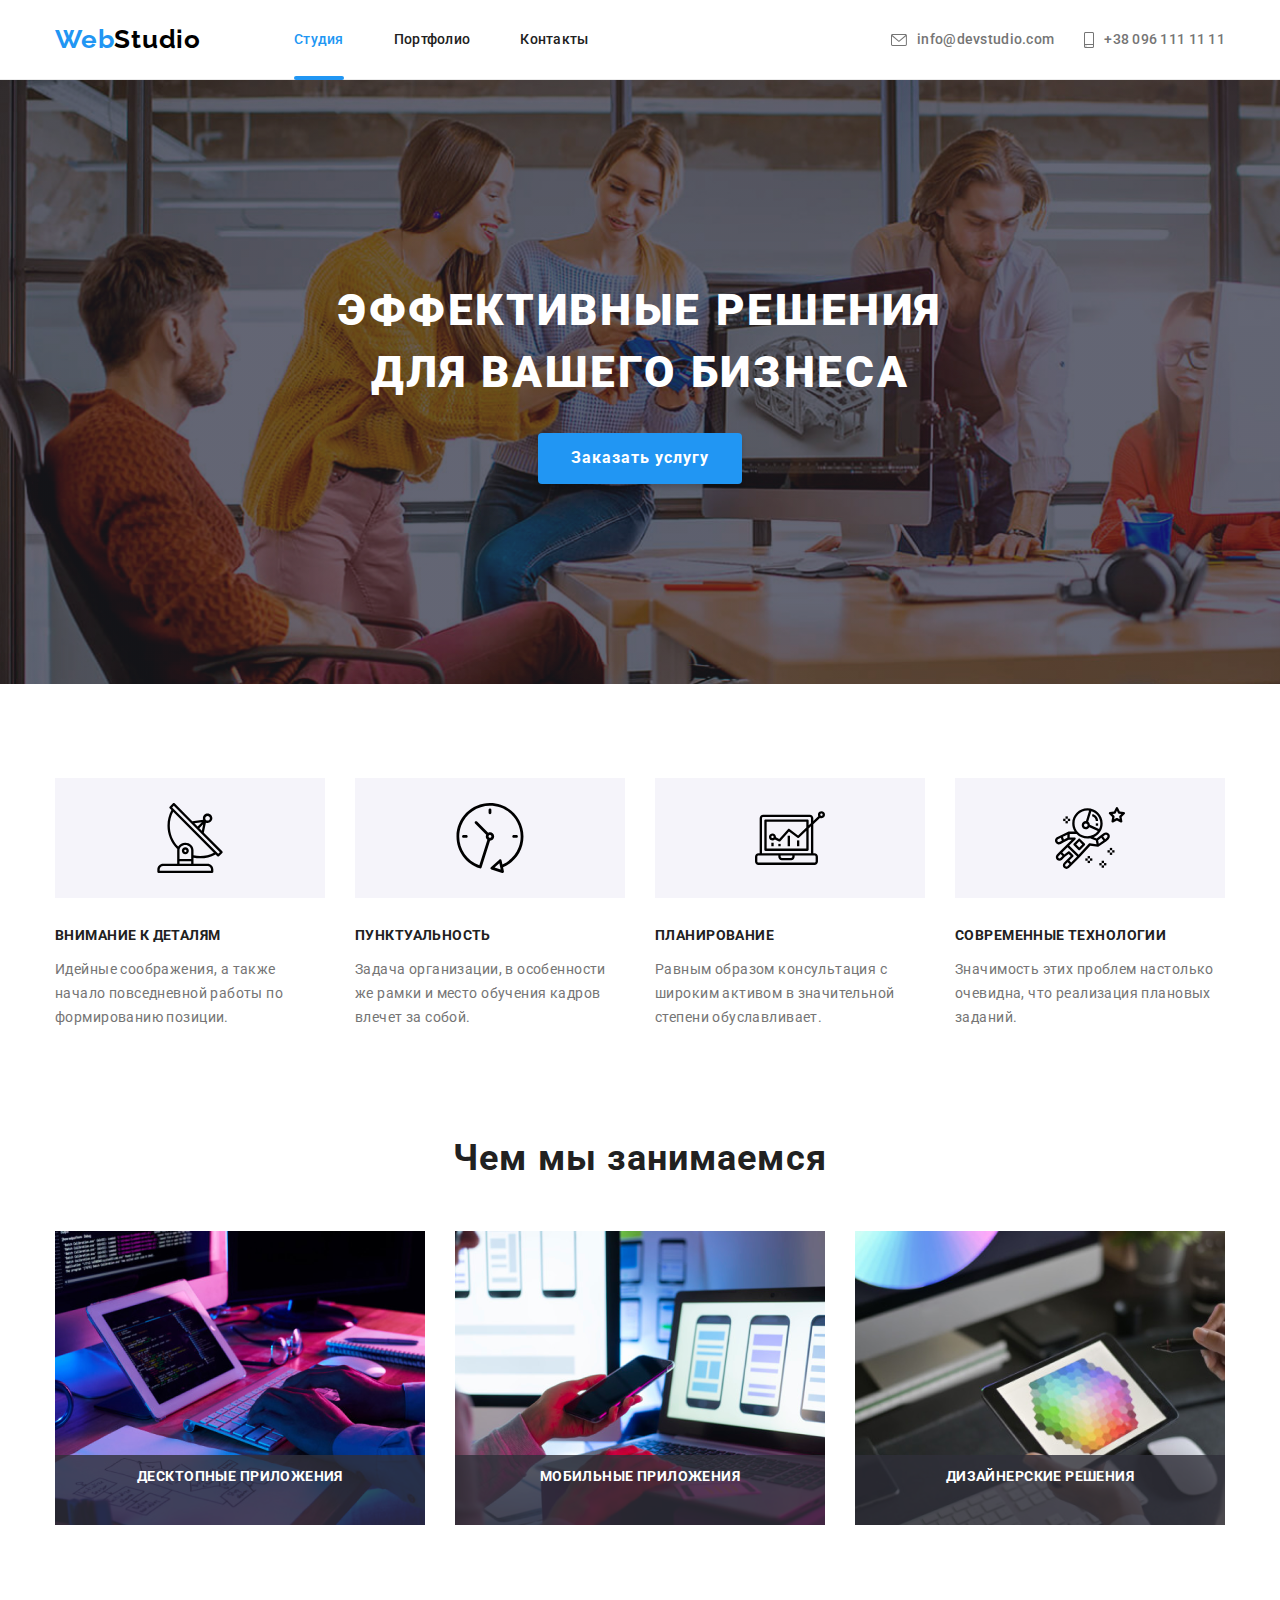
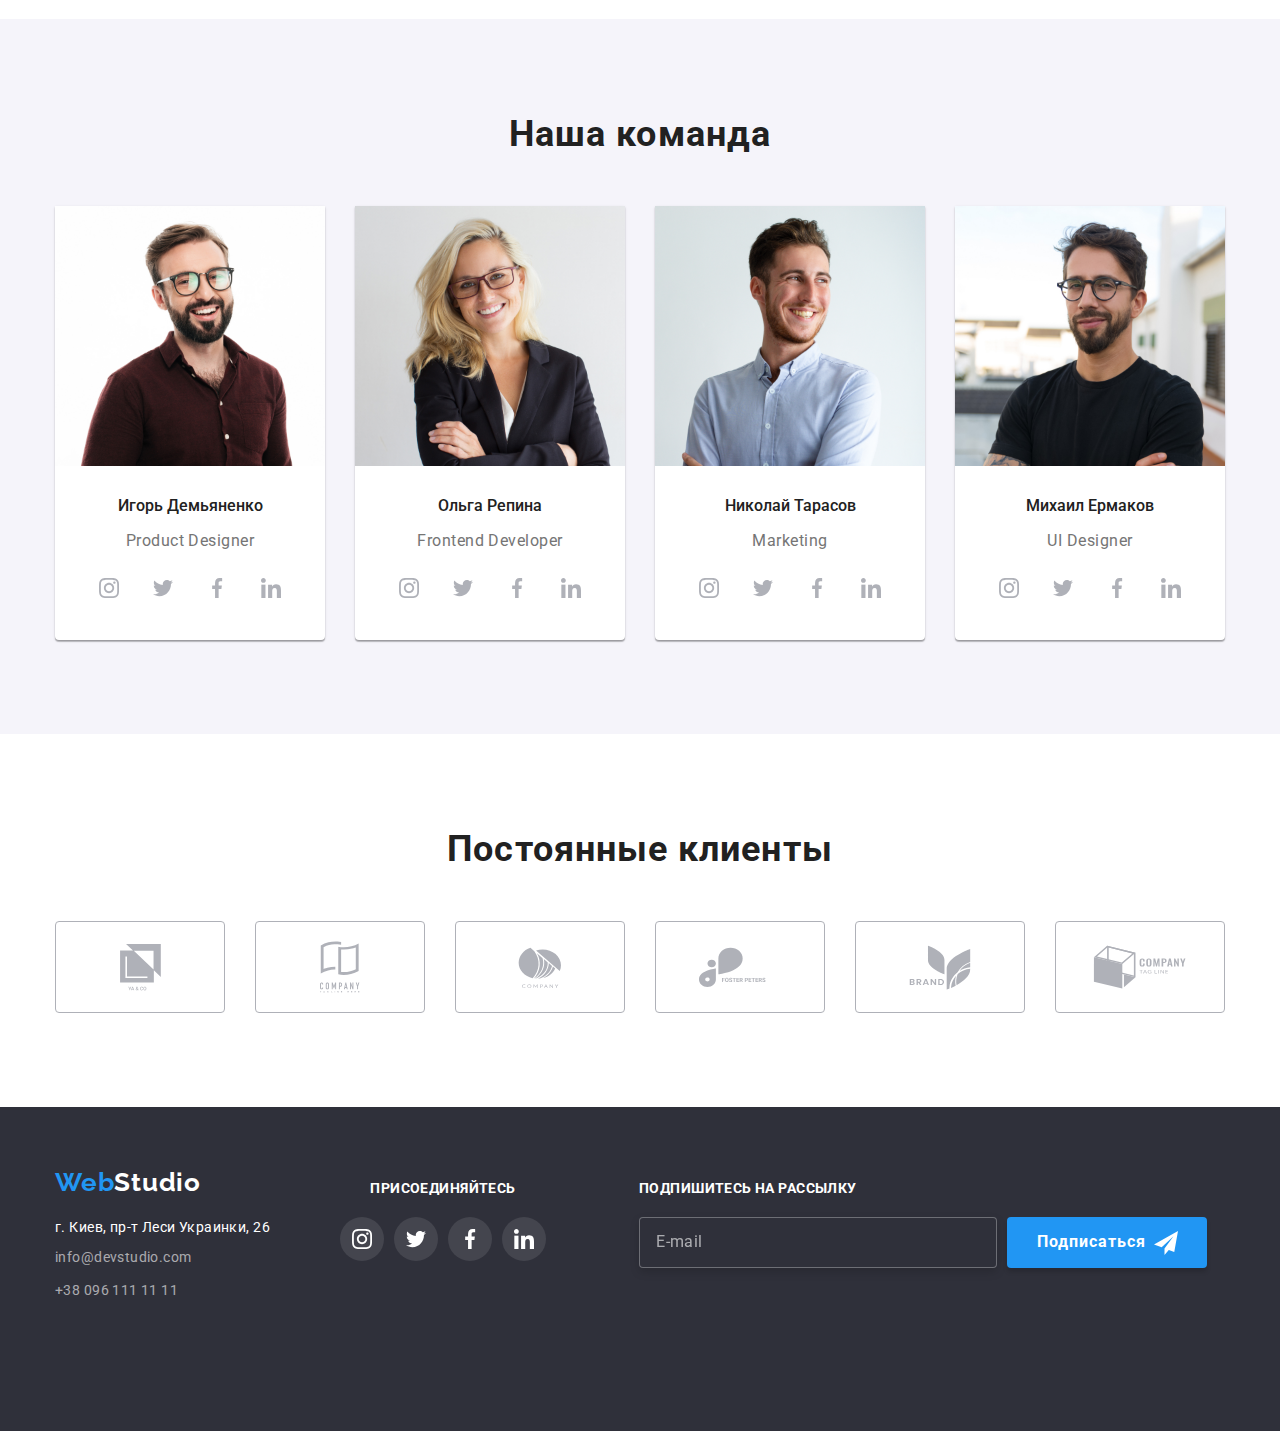
==== index.html @ 3ba3610d "Finaly" ====
<!DOCTYPE html>
<html lang="ru">

<head>
    <meta charset="UTF-8">
    <meta http-equiv="X-UA-Compatible" content="IE=edge">
    <meta name="viewport" content="width=device-width, initial-scale=1.0">
    <title>Home-work</title>

    <link rel="stylesheet"
        href="https://cdnjs.cloudflare.com/ajax/libs/modern-normalize/1.1.0/modern-normalize.min.css">

    <link rel="preconnect" href="https://fonts.googleapis.com">
    <link rel="preconnect" href="https://fonts.gstatic.com" crossorigin>
    <link
        href="https://fonts.googleapis.com/css2?family=Raleway:wght@700&family=Roboto:wght@400;500;700;900&display=swap"
        rel="stylesheet">
    <link rel="stylesheet" href="./css/main.min.css">
</head>

<body>
    <header class="page-header">

        <div class="container main-header">

            <a href="./index.html" lang="en" class="logo">
                <span class="logo-accent logo">Web</span>Studio</a>
            <button type="button" class="menu-button " aria-expanded="false" aria-label="Переключатель мобильного меню"
                data-menu-button>
                <svg class="menu-button__icon" width="40" height="40">
                    <use class="icon-menu" href="./images/sprite.svg#icon-menu_burger"></use>
                    <use class="icon-cross" href="./images/sprite.svg#icon-icon-Vector1"></use>
                </svg>
            </button>
            <div class="mobal-menu-container " data-menu>
                <ul class=" mobile-list">
                    <li class="mobile-items">
                        <a href="./index.html" class="mobile-links">Студия</a>
                    </li>
                    <li class="mobile-items">
                        <a href="./portfolio.html" class="mobile-links ">Портфолио</a>
                    </li>
                    <li class="mobile-items">
                        <a href="" class="mobile-links"> Контакты</a>
                    </li>
                </ul>

                <ul class="mobile-contact__list">
                    <li class="mobile-contact__item">
                        <a href=" tel:+380961111111" class="contact__tel">

                            +38 096 111 11 11
                        </a>
                    </li>
                    <li class="mobile-contact__item">
                        <a href="mailto:info@devstudio.com" class="contact__mail ">
                            info@devstudio.com
                        </a>

                    </li>

                </ul>
                <ul class="mobile-socials">
                    <li class="mobile-socials-item">
                        <a href="" class="mobile-socials-links">Instagram
                            <span class="mobile-element">|</span>
                        </a>
                    </li>
                    <li class="mobile-socials-item">
                        <a href="" class="mobile-socials-links">Twitter
                            <span class="mobile-element">|</span>
                        </a>
                    </li>
                    <li class="mobile-socials-item">
                        <a href="" class="mobile-socials-links">Facebook
                            <span class="mobile-element">|</span>
                        </a>
                    </li>
                    <li class="mobile-socials-item">
                        <a href="" class="mobile-socials-links">LinkedIn

                        </a>
                    </li>
                </ul>
            </div>
            <nav class="nav">
                <ul class="nav-site">
                    <li class="nav-items">
                        <a href="./index.html" class="nav-site-links current">Студия</a>
                    </li>
                    <li class="nav-items">
                        <a href="./portfolio.html" class="nav-site-links ">Портфолио</a>
                    </li>
                    <li class="nav-items">
                        <a href="" class="nav-site-links"> Контакты</a>
                    </li>
                </ul>
            </nav>

            <div class="authnav ">
                <ul class="list">
                    <li class="item ">
                        <a href="mailto:info@devstudio.com" class="contact">
                            <svg class="icon-contact envelope" width="14" height="10">
                                <use href="./images/sprite.svg#icon-envelope"></use>
                            </svg>
                            info@devstudio.com
                        </a>

                    </li>
                    <li class="item">
                        <a href="tel:+380961111111" class="contact">
                            <svg class="icon-contact smartphone" width="10" height="14">
                                <use href="./images/sprite.svg#icon-smartphone "></use>
                            </svg>
                            +38 096 111 11 11
                        </a>
                    </li>
                </ul>
            </div>





        </div>
    </header>
    <main>
        <section class="section-main">
            <h1 class="main-hidden">Эффективные решения <br> для вашего бизнеса</h1>

            <button data-modal-open type="button" class="button section-main-btn">Заказать услугу</button>

        </section>

        <div class="container">
            <section class="feature-section">
                <h2 class="visually-hidden"> Особености</h2>
                <ul class="feature-list">
                    <li class="feature-item">
                        <div class="icon-special">
                            <svg width="70" height="70">
                                <use href="./images/sprite.svg#icon-antenna"></use>
                            </svg>
                        </div>
                        <h3 class="feature-title">Внимание к деталям</h3>
                        <p class="feature-text">Идейные соображения, а также начало повседневной работы по формированию
                            позиции.</p>
                    </li>
                    <li class="feature-item">
                        <div class="icon-special">
                            <svg width="70" height="70">
                                <use href="./images/sprite.svg#icon-clock"></use>
                            </svg>
                        </div>
                        <h3 class="feature-title"> Пунктуальность</h3>
                        <p class="feature-text">Задача организации, в особенности же рамки и место обучения кадров
                            влечет за собой.</p>
                    </li>
                    <li class="feature-item">
                        <div class="icon-special">
                            <svg width="70" height="70">
                                <use href="./images/sprite.svg#icon-diagram"></use>
                            </svg>
                        </div>
                        <h3 class="feature-title">Планирование</h3>
                        <p class="feature-text">Равным образом консультация с широким активом в значительной степени
                            обуславливает.</p>
                    </li>
                    <li class="feature-item">
                        <div class="icon-special">
                            <svg width="70" height="70">
                                <use href="./images/sprite.svg#icon-astronaut"></use>
                            </svg>
                        </div>
                        <h3 class="feature-title">Современные технологии</h3>
                        <p class="feature-text">Значимость этих проблем настолько очевидна, что реализация плановых
                            заданий.</p>
                    </li>
                </ul>
            </section>

            <section class="section-decstop ">
                <h2 class="section-title">Чем мы занимаемся</h2>

                <ul class="section-list">
                    <li class="item">
                        <img src="./images/box-1.png" alt="разработка програмного обеспечения">
                        <div class="section-action">
                            <p class="text-section-action">Десктопные приложения</p>
                        </div>

                    </li>
                    <li class="item">
                        <img src="./images/box-2.png" alt="тестирование мобильного приложения">
                        <div class="section-action">
                            <p class="text-section-action">Мобильные приложения</p>
                        </div>
                    </li>
                    <li class="item">
                        <img src="./images/img.png" alt="работа с палитрой цветов">
                        <div class="section-action">
                            <p class="text-section-action">Дизайнерские решения</p>
                        </div>
                    </li>
                </ul>

            </section>
        </div>
        <section class="team">
            <div class="container">
                <h2 class="section-title">Наша команда</h2>
                <ul class="team-list">
                    <li class="item team-card">

                        <img srcset="
                        ./images/img-1-320 320w  
                        ./images/img-1-640 640w" src="./images/img1-320.jpg" alt="Product Designer">
                        <h3 class="team-title">Игорь Демьяненко</h3>
                        <p lang="en" class="team-position">Product Designer</p>
                        <ul class="socials">
                            <li class="item socials-item">
                                <a href="" class="socials-link " aria-label="Instagram">
                                    <svg class="socials-icon" width="20" height="20">
                                        <use href="./images//sprite.svg#icon-instagram"></use>
                                    </svg>
                                </a>

                            </li>
                            <li class="item socials-item">
                                <a href="" class="socials-link" aria-label="Twitter">
                                    <svg class="socials-icon" width="20" height="20">
                                        <use href="./images/sprite.svg#icon-twitter"></use>
                                    </svg>
                                </a>

                            </li>

                            <li class="item socials-item">
                                <a href="" class="socials-link" aria-label="Facebook">
                                    <svg class="socials-icon" width="20" height="20">
                                        <use href="./images/sprite.svg#icon-facebook"></use>
                                    </svg>
                                </a>

                            </li>
                            <li class="item socials-item">
                                <a href="" class="socials-link" aria-label="Linkedin">
                                    <svg class="socials-icon" width="20" height="20">
                                        <use href="./images/sprite.svg#icon-linkedin"></use>
                                    </svg>
                                </a>

                            </li>
                        </ul>


                    </li>
                    <li class="item team-card">

                        <img srcset="./images/img-2-320 320w ./images/img-2-640 640w" src="./images/img-2-320.jpg"
                            alt="Frontend Developer">
                        <h3 class="team-title">Ольга Репина</h3>
                        <p lang="en" class="team-position">Frontend Developer</p>
                        <ul class="socials">
                            <li class="item socials-item">
                                <a href="" class="socials-link  " aria-label="Istagram">
                                    <svg class="socials-icon" width="20" height="20">
                                        <use href="./images//sprite.svg#icon-instagram"></use>
                                    </svg>
                                </a>

                            </li>
                            <li class="item socials-item">
                                <a href="" class="socials-link" aria-label="Twitter">
                                    <svg class="socials-icon" width="20" height="20">
                                        <use href="./images/sprite.svg#icon-twitter"></use>
                                    </svg>
                                </a>

                            </li>

                            <li class="item socials-item">
                                <a href="" class="socials-link" aria-label="Facebook">
                                    <svg class="socials-icon" width="20" height="20">
                                        <use href="./images/sprite.svg#icon-facebook"></use>
                                    </svg>
                                </a>

                            </li>
                            <li class="item socials-item">
                                <a href="" class="socials-link" aria-label="Linkedin">
                                    <svg class="socials-icon" width="20" height="20">
                                        <use href="./images/sprite.svg#icon-linkedin"></use>
                                    </svg>
                                </a>

                            </li>
                        </ul>

                    </li>
                    <li class="item team-card">

                        <img srcset="./images/img-3-320 320w ./images/img-3-640 640w" src="./images/img-3-320.jpg"
                            alt="Marketing">
                        <h3 class="team-title">Николай Тарасов</h3>
                        <p lang="en" class="team-position">Marketing</p>
                        <ul class="socials">
                            <li class="item socials-item">
                                <a href="" class="socials-link  " aria-label="Istagram">
                                    <svg class="socials-icon" width="20" height="20">
                                        <use href="./images//sprite.svg#icon-instagram"></use>
                                    </svg>
                                </a>

                            </li>
                            <li class="item socials-item">
                                <a href="" class="socials-link" aria-label="Twitter">
                                    <svg class="socials-icon" width="20" height="20">
                                        <use href="./images/sprite.svg#icon-twitter"></use>
                                    </svg>
                                </a>

                            </li>

                            <li class="item socials-item">
                                <a href="" class="socials-link" aria-label="Facebook">
                                    <svg class="socials-icon" width="20" height="20">
                                        <use href="./images/sprite.svg#icon-facebook"></use>
                                    </svg>
                                </a>

                            </li>
                            <li class="item socials-item">
                                <a href="" class="socials-link" aria-label="Linkedin">
                                    <svg class="socials-icon" width="20" height="20">
                                        <use href="./images/sprite.svg#icon-linkedin"></use>
                                    </svg>
                                </a>

                            </li>
                        </ul>

                    </li>
                    <li class="item team-card">

                        <img srcset="./images/img-4-320 320w ./images/img-4-640 640w" src="./images/img-4-320.jpg"
                            alt="UI Designer">
                        <h3 class="team-title">Михаил Ермаков</h3>
                        <p lang="en" class="team-position">UI Designer</p>
                        <ul class="socials">
                            <li class="item socials-item">
                                <a href="" class="socials-link  " aria-label="Istagram">
                                    <svg class="socials-icon" width="20" height="20">
                                        <use href="./images//sprite.svg#icon-instagram"></use>
                                    </svg>
                                </a>

                            </li>
                            <li class="item socials-item">
                                <a href="" class="socials-link" aria-label="Twitter">
                                    <svg class="socials-icon" width="20" height="20">
                                        <use href="./images/sprite.svg#icon-twitter"></use>
                                    </svg>
                                </a>

                            </li>

                            <li class="item socials-item">
                                <a href="" class="socials-link" aria-label="Facebook">
                                    <svg class="socials-icon" width="20" height="20">
                                        <use href="./images/sprite.svg#icon-facebook"></use>
                                    </svg>
                                </a>

                            </li>
                            <li class="item socials-item">
                                <a href="" class="socials-link" aria-label="Linkedin">
                                    <svg class="socials-icon" width="20" height="20">
                                        <use href="./images/sprite.svg#icon-linkedin"></use>
                                    </svg>
                                </a>

                            </li>
                        </ul>

                    </li>
                </ul>
            </div>
        </section>
        <section class="clients">
            <div class="container">
                <h2 class="section-title">Постоянные клиенты</h2>
                <ul class="client-list">
                    <li class="item client-item">
                        <a href="" class="client-link" aria-label="clients-1">
                            <svg class="client-icon" width="41" height="46.7">
                                <use href="./images/sprite.svg#icon-logo-client-1"></use>
                            </svg>
                        </a>

                    </li>
                    <li class="item client-item">
                        <a href="" class=" client-link" aria-label="clients-2">
                            <svg class="client-icon" width="40" height="52">
                                <use href="./images/sprite.svg#icon-logo-client-2"></use>
                            </svg>
                        </a>
                    </li>
                    <li class="item client-item">
                        <a href="" class=" client-link" aria-label="clients-3">
                            <svg class="client-icon" width="43.46" height="41.18">
                                <use href="./images/sprite.svg#icon-logo-client-3"></use>
                            </svg>
                        </a>
                    </li>
                    <li class="item client-item">
                        <a href="" class="client-link" aria-label="clients-4">
                            <svg class="client-icon" width="84.44" height="40.62">
                                <use href="./images/sprite.svg#icon-logo-client-4"></use>
                            </svg>
                        </a>
                    </li>
                    <li class="item client-item">
                        <a href="" class=" client-link" aria-label="clients-5">
                            <svg class="client-icon" width="62.54" height="45.43">
                                <use href="./images/sprite.svg#icon-logo-client-5"></use>
                            </svg>
                        </a>
                    </li>
                    <li class="item client-item">
                        <a href="" class=" client-link" aria-label="clients-6">
                            <svg class="client-icon" width="93.79" height="43.93">
                                <use href="./images/sprite.svg#icon-logo-client-6"></use>
                            </svg>
                        </a>
                    </li>
                </ul>


            </div>
        </section>
    </main>

    <footer class="footer">
        <div class="container footer-container">
            <div class="container-contact">
                <div class="footer-contact">
                    <a href="./index.html" lang="en" class=" logo logo-footer">
                        <span class="logo-accent"> Web</span>Studio</a>
                    <address>
                        <ul class="footer-address">
                            <li class="item">
                                <a href="https://goo.gl/maps/nyPYJPcb9TjnB5SG6" target="_blank" rel="noreferrer"
                                    class="adrs"> г. Киев, пр-т Леси Украинки, 26</a>
                            </li>
                            <li class="item">
                                <a href="mailto:info@devstudio.com" class="footer-contacts">info@devstudio.com</a>
                            </li>
                            <li class="item">
                                <a href="tel:+380961111111" class="footer-contacts">+38 096 111 11 11</a>
                            </li>
                        </ul>
                    </address>
                </div>
                <div class="footer-socials">
                    <p class="footer-text">ПРИСОЕДИНЯЙТЕСЬ</p>
                    <ul class="footer-social">
                        <li class="item">
                            <a href="#" class=" footer-social-links " aria-label="Istagram">
                                <svg class="footer-social-icon" width="20" height="20">
                                    <use href="./images/sprite.svg#icon-instagram"></use>
                                </svg>
                            </a>
                        </li>
                        <li class="item">
                            <a href="#" class="footer-social-links" aria-label="Twitter">
                                <svg class="footer-social-icon" width="20" height="20">
                                    <use href="./images/sprite.svg#icon-twitter"></use>
                                </svg width="20" height="20">
                            </a>
                        </li>
                        <li class="item">
                            <a href="#" class="footer-social-links" aria-label="Facebook">
                                <svg class="footer-social-icon" width="20" height="20">
                                    <use href="./images/sprite.svg#icon-facebook"></use>
                                </svg>
                            </a>
                        </li>
                        <li class="item">
                            <a href="#" class="footer-social-links " aria-label="Linkedin">
                                <svg class="footer-social-icon" width="20" height="20">
                                    <use href="./images/sprite.svg#icon-linkedin"></use>
                                </svg>
                            </a>
                        </li>
                    </ul>
                </div>
            </div>

            <form class="js-speaker-form">
                <p class="footer-text">ПОДПИШИТЕСЬ НА РАССЫЛКУ</p>
                <div class="footer-form">
                    <input class="footer-input" type="email" name="email" placeholder="E-mail">
                    <button type="submit" class=" button footer-button">Подписаться
                        <svg class="footer-telegram" width="24" height="24">
                            <use href="./images/sprite.svg#icon-telegram"></use>
                        </svg>
                    </button>
                </div>
            </form>
        </div>

    </footer>


    <div class="backdrop is-hidden" data-modal>
        <div class="modal">

            <button type="button" class="modal-btn-close" data-modal-close>
                <svg class="icon-Vector" width="11" height="11">
                    <use href="./images/sprite.svg#icon-Vector-modal"></use>
                </svg>
            </button>
            <form class="modal-form js-speaker-form ">
                <b class="modal-title">Оставьте свои данные, мы вам перезвоним</b>
                <label class="modal-field">
                    <span class="modal-label">Имя</span>
                    <input type="text" name="name" class="modal-input modal-text" />
                    <svg class="modal-icon" width="18" height="18">
                        <use href="./images/sprite.svg#icon-name"></use>
                    </svg>
                </label>
                <label class="modal-field">
                    <span class="modal-label">Телефон</span>
                    <input type="tel" name="tel" class="modal-input modal-text" />
                    <svg class="modal-icon" width="18" height="18">
                        <use href="./images/sprite.svg#icon-telephon"></use>
                    </svg>
                </label>
                <label class="modal-field">
                    <span class="modal-label">Почта</span>
                    <input type="email" name="email" class="modal-input modal-text" />
                    <svg class="modal-icon" width="18" height="18">
                        <use href="./images/sprite.svg#icon-mail"></use>
                    </svg>
                </label>
                <label class="modal-field">
                    <span class="modal-label">Комментарий</span>
                    <textarea class="modal-textarea modal-text" name="coment" rows="5"
                        placeholder="Введите текст"></textarea>
                </label>

                <label class="form-checkbox">
                    <input type="checkbox" name="policy" class="visually-hidden modal-checkbox" />
                    <span class="checkbox-icon"></span>
                    <span class="checkbox-label">Соглашаюсь с рассылкой и принимаю</span>

                    <a href="" class="policy-link"> Условия договора</a>
                </label>


                <button type="submit" class="button modal-button">Отправить</button>

            </form>

        </div>
    </div>
    <script src="./js/modal.js"></script>
    <script src="./js/mobail-menu.js"></script>
</body>

</html>
---- css/main.min.css ----
body{color:#757575;font-family:"Roboto";padding-top:60px}@media screen and (min-width: 768px){body{padding-top:80px}}img{max-width:100%;display:block;height:auto}.footer-social-links,.footer-contacts,.adrs,.logo-footer,.portfolio-link,.client-link,.socials-link,.contact,.nav-site-links,.logo,.mobile-socials-links,.contact__tel,.contact__mail,.mobile-links{text-decoration:none}h1,h2,h3,h4,h5,h6{padding:0;margin:0}.footer-social,.footer-address,.portfolio,.button-list,.client-list,.socials,.team-list,.section-list,.feature-list,.authnav .list,.nav-site,.mobile-socials,.mobile-contact__list,.mobile-list{list-style:none;padding:0;margin:0}.section-title{margin-bottom:30px;font-weight:700;font-size:36px;line-height:1.2;text-align:center;letter-spacing:.03em;color:#212121}@media screen and (min-width: 1200px){.section-title{margin-bottom:50px}}@media screen and (max-width: 767px){.section-title{font-size:28px;line-height:1.17}}.visually-hidden{position:absolute;width:1px;height:1px;margin:-1px;border:0;padding:0;white-space:nowrap;-webkit-clip-path:inset(100%);clip-path:inset(100%);clip:rect(0 0 0 0);overflow:hidden}.button{min-width:200px;font-weight:700;font-size:16px;line-height:1.8;text-align:center;letter-spacing:.06em;color:#fff;background:#2196f3;-webkit-box-shadow:0px 4px 4px rgba(0,0,0,.15);box-shadow:0px 4px 4px rgba(0,0,0,.15);border-radius:4px;border:1px solid rgba(0,0,0,0);cursor:pointer;-webkit-transition:background 250ms cubic-bezier(0.4, 0, 0.2, 1),-webkit-box-shadow 250ms cubic-bezier(0.4, 0, 0.2, 1);transition:background 250ms cubic-bezier(0.4, 0, 0.2, 1),-webkit-box-shadow 250ms cubic-bezier(0.4, 0, 0.2, 1);transition:background 250ms cubic-bezier(0.4, 0, 0.2, 1),box-shadow 250ms cubic-bezier(0.4, 0, 0.2, 1);transition:background 250ms cubic-bezier(0.4, 0, 0.2, 1),box-shadow 250ms cubic-bezier(0.4, 0, 0.2, 1),-webkit-box-shadow 250ms cubic-bezier(0.4, 0, 0.2, 1)}.mobal-menu-container{display:none;position:absolute;z-index:4;top:0;left:0;width:100vh;height:100vh;overflow-x:scroll;padding-top:48px;padding-left:40px;padding-right:15px;background-color:#fff}@media screen and (max-width: 430px){.mobal-menu-container{padding-left:15px}}.mobal-menu-container.is-open{display:block}.menu-button{position:relative;z-index:10;display:-webkit-box;display:-ms-flexbox;display:flex;-webkit-box-pack:center;-ms-flex-pack:center;justify-content:center;-webkit-box-align:center;-ms-flex-align:center;align-items:center;margin:0;padding:10px 0;border:none;background-color:rgba(0,0,0,0)}@media screen and (min-width: 768px){.menu-button{display:none}}.menu-button.is-open .menu-button__icon .icon-cross{opacity:1;fill:#000}.menu-button.is-open .menu-button__icon .icon-cross:hover,.menu-button.is-open .menu-button__icon .icon-cross:focus{fill:#2196f3}.menu-button.is-open .menu-button__icon .icon-menu{opacity:0}.menu-button__icon .icon-cross{opacity:0}.menu-button__icon .icon-menu{fill:#000}.menu-button__icon .icon-menu:hover,.menu-button__icon .icon-menu:focus{fill:#2196f3}.mobile-list{margin-bottom:302px}.mobile-items{margin-bottom:32px}.mobile-items:last-child{margin-bottom:0}.mobile-links{font-weight:500;font-size:40px;line-height:1.17;letter-spacing:.02em;color:#212121}.mobile-links:hover,.mobile-links:focus{color:#2196f3}.mobile-contact__list{margin-bottom:64px}.mobile-contact__item{margin-bottom:32px}.contact__mail{font-weight:500;font-size:24px;line-height:1.16;letter-spacing:.02em;color:#757575}.contact__tel{font-weight:500;font-size:34px;line-height:1.17;letter-spacing:.02em;color:#2196f3}@media screen and (max-width: 355px){.contact__tel{font-size:25px}}.mobile-socials{display:-webkit-box;display:-ms-flexbox;display:flex;margin-bottom:48px}.mobile-element{display:inline-block;margin-left:10px;margin-right:10px;color:rgba(33,33,33,.2)}.mobile-socials-links{font-weight:500;line-height:1.22;letter-spacing:.02em;color:#2196f3}@media screen and (max-width: 430px){.mobile-socials-links{font-size:13px}}.page-header{position:fixed;width:100%;z-index:3;top:0;left:0;border-bottom:1px solid #ececec;background-color:#fff;height:60px}@media screen and (min-width: 768px){.page-header{height:80px}}.container{max-width:1200px;margin:0 auto;padding:0 15px}.main-header{display:-webkit-box;display:-ms-flexbox;display:flex;-webkit-box-align:center;-ms-flex-align:center;align-items:center}@media screen and (max-width: 767px){.main-header{-webkit-box-pack:justify;-ms-flex-pack:justify;justify-content:space-between}}.logo{font-family:"Raleway";font-weight:700;font-size:24px;line-height:1.16;letter-spacing:.03em;color:#000}.logo-accent{color:#2196f3}@media screen and (min-width: 1200px){.logo{font-size:26px;line-height:1.2}}@media screen and (max-width: 767px){.nav{display:none}}@media screen and (min-width: 768px){.nav{padding:0;display:-webkit-box;display:-ms-flexbox;display:flex;-webkit-box-align:center;-ms-flex-align:center;align-items:center}}.nav-site{margin-left:88px;display:-webkit-box;display:-ms-flexbox;display:flex;-webkit-box-align:center;-ms-flex-align:center;align-items:center}@media screen and (min-width: 1200px){.nav-site{margin-left:93px}}.nav-items{display:inline-block;margin-right:50px;text-align:center}.nav-items:last-child{margin-right:0}.nav-site-links{display:block;padding-top:32px;padding-bottom:32px;color:#212121;font-weight:500;font-size:14px;line-height:1.14;letter-spacing:.02em;-webkit-transition:color 250ms cubic-bezier(0.4, 0, 0.2, 1);transition:color 250ms cubic-bezier(0.4, 0, 0.2, 1)}.nav-site-links:hover,.nav-site-links:focus{color:#2196f3}.current{position:relative;color:#2196f3}.current::after{position:absolute;bottom:0;left:0;content:"";display:block;width:100%;height:4px;background-color:#2196f3;border-radius:2px}.authnav{margin-left:auto}@media screen and (max-width: 767px){.authnav{display:none}}.authnav .list{display:-webkit-box;display:-ms-flexbox;display:flex}@media screen and (min-width: 768px){.authnav .list{-webkit-box-orient:vertical;-webkit-box-direction:normal;-ms-flex-direction:column;flex-direction:column}}@media screen and (min-width: 1200px){.authnav .list{-webkit-box-orient:horizontal;-webkit-box-direction:normal;-ms-flex-direction:row;flex-direction:row;-webkit-box-align:center;-ms-flex-align:center;align-items:center}}@media screen and (min-width: 768px)and (max-width: 1199px){.authnav .item:not(:last-child){margin-bottom:10px}}@media screen and (min-width: 1200px){.authnav .item:not(:last-child){margin-right:30px}}.contact{display:-webkit-box;display:-ms-flexbox;display:flex;-webkit-box-align:center;-ms-flex-align:center;align-items:center;font-weight:500;font-size:14px;line-height:1.14;letter-spacing:.02em;color:#757575;-webkit-transition:color 250ms cubic-bezier(0.4, 0, 0.2, 1);transition:color 250ms cubic-bezier(0.4, 0, 0.2, 1)}.contact:hover,.contact:focus{color:#2196f3}@media screen and (max-width: 1200px){.contact{font-size:12px;line-height:1.16}}.icon-contact{fill:currentColor;margin-right:10px;-webkit-transition:fill 250ms cubic-bezier(0.4, 0, 0.2, 1);transition:fill 250ms cubic-bezier(0.4, 0, 0.2, 1)}.icon-contact:hover,.icon-contact:focus{fill:currentColor}@media screen and (min-width: 1200px){.envelope{width:16px;height:12px}}@media screen and (min-width: 1200px){.smartphone{width:10px;height:16px}}.section-main{padding-top:118px;background-color:#2f303a;background-image:-webkit-gradient(linear, left top, left bottom, from(rgba(47, 48, 58, 0.4)), to(rgba(47, 48, 58, 0.4))),url(../images/background.jpg);background-image:linear-gradient(rgba(47, 48, 58, 0.4), rgba(47, 48, 58, 0.4)),url(../images/background.jpg);background-repeat:no-repeat;background-size:cover;text-align:center}@media screen and (min-width: 1200px){.section-main{max-width:1600px;padding-top:200px}}.main-hidden{margin-top:0;margin-bottom:30px;font-weight:900;font-size:26px;line-height:1.62;text-align:center;letter-spacing:.06em;text-transform:uppercase;color:#fff}@media screen and (min-width: 1200px){.main-hidden{font-size:44px;line-height:1.4}}.section-main-btn{display:inline-block;padding:10px 32px;margin-bottom:118px}@media screen and (min-width: 1200px){.section-main-btn{margin-bottom:200px}}.section-main-btn:focus{background:#188ce8;-webkit-box-shadow:0px 4px 4px rgba(0,0,0,.15);box-shadow:0px 4px 4px rgba(0,0,0,.15)}.feature-section{padding-top:60px;margin-bottom:30px}@media screen and (min-width: 1200px){.feature-section{padding-top:94px}}@media screen and (min-width: 1200px){.feature-section{margin-bottom:94px}}@media screen and (min-width: 768px){.feature-list{display:-webkit-box;display:-ms-flexbox;display:flex;-ms-flex-wrap:wrap;flex-wrap:wrap}}.feature-item{display:inline-block}@media screen and (min-width: 768px){.feature-item{-ms-flex-preferred-size:calc((100% - 60px)/2);flex-basis:calc((100% - 60px)/2);margin-right:30px}}@media screen and (max-width: 1199px){.feature-item:nth-child(2n){margin-right:0}}@media screen and (min-width: 1200px){.feature-item{-ms-flex-preferred-size:calc((100% - 120px)/4);flex-basis:calc((100% - 120px)/4)}}@media screen and (max-width: 1199px){.feature-item{margin-bottom:30px}}@media screen and (min-width: 1200px){.feature-item:last-child{margin-right:0}}.icon-special{height:120px;display:-webkit-box;display:-ms-flexbox;display:flex;-webkit-box-pack:center;-ms-flex-pack:center;justify-content:center;-webkit-box-align:center;-ms-flex-align:center;align-items:center;margin-bottom:30px;background-color:#f5f4fa}@media screen and (min-width: 768px){.icon-special{min-width:354px}}@media screen and (min-width: 1200px){.icon-special{min-width:270px}}.feature-title{font-weight:700;font-size:14px;line-height:1.14;text-transform:uppercase;letter-spacing:.03em;color:#212121}@media screen and (max-width: 767px){.feature-title{text-align:center}}.feature-text{font-size:14px;line-height:1.7;letter-spacing:.03em;color:#757575}.section-decstop{display:none}@media screen and (min-width: 1200px){.section-decstop{display:block}}.section-list{display:-webkit-box;display:-ms-flexbox;display:flex;margin-bottom:94px}.section-list .item{position:relative;-ms-flex-preferred-size:calc((100% - 60px)/3);flex-basis:calc((100% - 60px)/3);margin-right:30px;display:inline-block}.section-list .item:nth-child(3n){margin-right:0}.section-action{position:absolute;bottom:0;right:0;width:100%;height:70px;background:rgba(47,48,58,.8)}.text-section-action{font-weight:700;font-size:14px;line-height:1.14;text-align:center;letter-spacing:.03em;text-transform:uppercase;color:#fff}.team{background-color:#f5f4fa;padding:60px 0}@media screen and (min-width: 1200px){.team{padding:94px 0}}@media screen and (min-width: 768px){.team-list{display:-webkit-box;display:-ms-flexbox;display:flex;-ms-flex-wrap:wrap;flex-wrap:wrap}}.team-list .team-card{display:inline-block;text-align:center;display:inline-block;background-color:#fff;-webkit-box-shadow:0px 1px 3px rgba(0,0,0,.12),0px 1px 1px rgba(0,0,0,.14),0px 2px 1px rgba(0,0,0,.2);box-shadow:0px 1px 3px rgba(0,0,0,.12),0px 1px 1px rgba(0,0,0,.14),0px 2px 1px rgba(0,0,0,.2);border-radius:0px 0px 4px 4px}@media screen and (min-width: 768px){.team-list .team-card{min-width:354px;width:calc((100% - 60px)/2);margin-right:30px}}@media screen and (max-width: 1199px){.team-list .team-card{margin-bottom:30px}}@media screen and (min-width: 1200px){.team-list .team-card{min-width:270px;width:calc((100% - 90px)/4)}}@media screen and (min-width: 768px)and (max-width: 1199px){.team-list .team-card:nth-child(2n){margin-right:0}}@media screen and (min-width: 1200px){.team-list .team-card:nth-child(4n){margin-right:0}}.team-title{margin-top:30px;font-weight:500;font-size:16px;line-height:1.2;color:#212121}.team-position{margin-bottom:16px;font-size:16px;line-height:1.2;letter-spacing:.03em;color:#757575}.socials{display:-webkit-box;display:-ms-flexbox;display:flex;-webkit-box-pack:center;-ms-flex-pack:center;justify-content:center;-webkit-box-align:center;-ms-flex-align:center;align-items:center;margin-bottom:24px}@media screen and (min-width: 1200px){.socials{margin-bottom:30px}}.socials-item:not(:last-child){margin-right:10px}.socials-link{display:-webkit-box;display:-ms-flexbox;display:flex;-webkit-box-pack:center;-ms-flex-pack:center;justify-content:center;-webkit-box-align:center;-ms-flex-align:center;align-items:center;width:44px;height:44px;-webkit-transition:background-color 250ms cubic-bezier(0.4, 0, 0.2, 1),border-radius 250ms cubic-bezier(0.4, 0, 0.2, 1);transition:background-color 250ms cubic-bezier(0.4, 0, 0.2, 1),border-radius 250ms cubic-bezier(0.4, 0, 0.2, 1)}.socials-link:hover,.socials-link:focus{background-color:#2196f3;border-radius:50%}.socials-link:hover .socials-icon,.socials-link:focus .socials-icon{fill:#fff}.socials-icon{fill:#afb1b8;-webkit-transition:fill 250ms cubic-bezier(0.4, 0, 0.2, 1);transition:fill 250ms cubic-bezier(0.4, 0, 0.2, 1)}.clients{padding-top:60px;padding-bottom:30px}@media screen and (min-width: 1200px){.clients{padding-top:94px;padding-bottom:64px}}.client-list{display:-webkit-box;display:-ms-flexbox;display:flex;-ms-flex-wrap:wrap;flex-wrap:wrap;-webkit-box-pack:center;-ms-flex-pack:center;justify-content:center}.client-item{display:inline-block;-ms-flex-preferred-size:calc((100% - 60px)/2);flex-basis:calc((100% - 60px)/2);margin-right:30px;margin-bottom:30px}@media screen and (max-width: 479px){.client-item:nth-child(2n){margin-right:0}}@media screen and (min-width: 768px)and (max-width: 1199px){.client-item:nth-child(3n){margin-right:0}}@media screen and (min-width: 1200px){.client-item:last-child{margin-right:0}}@media screen and (min-width: 768px){.client-item{-ms-flex-preferred-size:calc((100% - 90px)/3);flex-basis:calc((100% - 90px)/3)}}@media screen and (min-width: 1200px){.client-item{-ms-flex-preferred-size:calc((100% - 180px)/6);flex-basis:calc((100% - 180px)/6);min-width:170px}}.client-link{display:-webkit-box;display:-ms-flexbox;display:flex;-webkit-box-pack:center;-ms-flex-pack:center;justify-content:center;-webkit-box-align:center;-ms-flex-align:center;align-items:center;height:92px;border:1px solid #afb1b8;border-radius:4px;-webkit-transition:fill 250ms cubic-bezier(0.4, 0, 0.2, 1),border-color 250ms cubic-bezier(0.4, 0, 0.2, 1);transition:fill 250ms cubic-bezier(0.4, 0, 0.2, 1),border-color 250ms cubic-bezier(0.4, 0, 0.2, 1)}.client-link:hover,.client-link:focus,.client-link:hover .client-icon,.client-link:focus .client-icon{border-color:#2196f3;fill:#2196f3}.client-icon{fill:#afb1b8;-webkit-transition:fill 250ms cubic-bezier(0.4, 0, 0.2, 1);transition:fill 250ms cubic-bezier(0.4, 0, 0.2, 1)}.portfolio-button{margin-top:94px;margin-bottom:35px}.button-list{display:-webkit-box;display:-ms-flexbox;display:flex;-ms-flex-wrap:wrap;flex-wrap:wrap}@media screen and (min-width: 768px){.button-list{-webkit-box-pack:center;-ms-flex-pack:center;justify-content:center}}.button-list .item{margin-right:8px;display:inline-block;margin-bottom:15px}.button-list .item:last-child{margin-right:0}.portfolio-btn{background:#f5f4fa;border-radius:4px;border:none;padding:6px 22px;font-weight:500;font-size:16px;line-height:1.6;letter-spacing:.03em;color:#212121;-webkit-transition:background 250ms cubic-bezier(0.4, 0, 0.2, 1),color 250ms cubic-bezier(0.4, 0, 0.2, 1),-webkit-box-shadow 250ms cubic-bezier(0.4, 0, 0.2, 1);transition:background 250ms cubic-bezier(0.4, 0, 0.2, 1),color 250ms cubic-bezier(0.4, 0, 0.2, 1),-webkit-box-shadow 250ms cubic-bezier(0.4, 0, 0.2, 1);transition:background 250ms cubic-bezier(0.4, 0, 0.2, 1),color 250ms cubic-bezier(0.4, 0, 0.2, 1),box-shadow 250ms cubic-bezier(0.4, 0, 0.2, 1);transition:background 250ms cubic-bezier(0.4, 0, 0.2, 1),color 250ms cubic-bezier(0.4, 0, 0.2, 1),box-shadow 250ms cubic-bezier(0.4, 0, 0.2, 1),-webkit-box-shadow 250ms cubic-bezier(0.4, 0, 0.2, 1)}.portfolio-btn:hover,.portfolio-btn:focus{color:#fff;background:#2196f3;-webkit-box-shadow:0px 3px 1px rgba(0,0,0,.1),0px 1px 2px rgba(0,0,0,.08),0px 2px 2px rgba(0,0,0,.12);box-shadow:0px 3px 1px rgba(0,0,0,.1),0px 1px 2px rgba(0,0,0,.08),0px 2px 2px rgba(0,0,0,.12)}.portfolio{margin-bottom:94px}@media screen and (min-width: 768px){.portfolio{display:-webkit-box;display:-ms-flexbox;display:flex;-ms-flex-wrap:wrap;flex-wrap:wrap}}.portfolio .item{margin-bottom:30px;display:inline-block}@media screen and (min-width: 768px){.portfolio .item{-ms-flex-preferred-size:calc((100% - 60px)/2);flex-basis:calc((100% - 60px)/2);margin-right:30px}}@media screen and (min-width: 1200px){.portfolio .item{-ms-flex-preferred-size:calc((100% - 90px)/3);flex-basis:calc((100% - 90px)/3);width:370px}}.portfolio .item:last-child{margin-bottom:0}@media screen and (max-width: 768px)and (max-width: 1200px){.portfolio .item:nth-child(2n){margin-right:0}}@media screen and (min-width: 1200px){.portfolio .item:nth-child(3n){margin-right:0;margin-bottom:0}}.card{background:#fff;border:1px solid #eee;-webkit-box-sizing:border-box;box-sizing:border-box;padding-top:20px}.card-thumb{position:relative;overflow:hidden}.card-overlay{position:absolute;top:0;left:0;width:100%;height:100%;background-color:rgba(33,150,243,.9);-webkit-transform:translateY(100%);transform:translateY(100%);-webkit-transition:-webkit-transform 250ms cubic-bezier(0.4, 0, 0.2, 1);transition:-webkit-transform 250ms cubic-bezier(0.4, 0, 0.2, 1);transition:transform 250ms cubic-bezier(0.4, 0, 0.2, 1);transition:transform 250ms cubic-bezier(0.4, 0, 0.2, 1), -webkit-transform 250ms cubic-bezier(0.4, 0, 0.2, 1)}.portfolio-link:hover .card-overlay{-webkit-transform:translateX(0);transform:translateX(0)}.card-actions{position:absolute;top:0;left:0;display:-webkit-box;display:-ms-flexbox;display:flex;-webkit-box-align:center;-ms-flex-align:center;align-items:center;-webkit-box-pack:center;-ms-flex-pack:center;justify-content:center;padding:63px 24px}.text-card-actions{font-size:18px;line-height:1.56;letter-spacing:.03em;color:#fff}.portfolio-title{padding-left:24px;font-weight:700;font-size:18px;line-height:2;letter-spacing:.06em;color:#212121}.portfolio-text{padding-left:24px;font-size:16px;line-height:1.9;color:#757575;letter-spacing:.03em}.footer{background-color:#2f303a}.footer-container{padding-top:60px;padding-bottom:60px}@media screen and (min-width: 1200px){.footer-container{display:-webkit-box;display:-ms-flexbox;display:flex}}@media screen and (min-width: 768px){.container-contact{display:-webkit-box;display:-ms-flexbox;display:flex;-webkit-box-pack:justify;-ms-flex-pack:justify;justify-content:space-between}}.footer-contact{margin-bottom:60px}@media screen and (max-width: 1199px){.footer-contact{text-align:center}}@media screen and (min-width: 768px)and (max-width: 1199px){.footer-contact{margin-left:76px}}@media screen and (min-width: 1200px){.footer-contact{margin-right:70px}}.logo-footer{display:inline-block;margin-bottom:20px;color:#fff}.footer-address .item{margin-bottom:9px}.adrs{font-style:normal;font-size:14px;line-height:1,7;color:#fff;letter-spacing:.03em}.footer-contacts{font-style:normal;font-size:14px;line-height:1.7;letter-spacing:.03em;color:rgba(255,255,255,.6);-webkit-transition:color 250ms cubic-bezier(0.4, 0, 0.2, 1);transition:color 250ms cubic-bezier(0.4, 0, 0.2, 1)}.footer-contacts:hover,.footer-contacts:focus{color:#2196f3}.footer-text{margin-bottom:20px;font-weight:700;font-size:14px;line-height:1.14;letter-spacing:.03em;text-transform:uppercase;color:#fff}.footer-socials{text-align:center;margin-bottom:60px}@media screen and (min-width: 768px)and (max-width: 1199px){.footer-socials{margin-right:89px}}@media screen and (min-width: 1200px){.footer-socials{margin-right:93px}}.footer-social{display:-webkit-inline-box;display:-ms-inline-flexbox;display:inline-flex}.footer-social .item{margin-right:10px}.footer-social .item:last-child{margin-right:0}.footer-social-links{display:-webkit-box;display:-ms-flexbox;display:flex;-webkit-box-pack:center;-ms-flex-pack:center;justify-content:center;-webkit-box-align:center;-ms-flex-align:center;align-items:center;width:44px;height:44px;background-color:rgba(255,255,255,.1);border-radius:50%;-webkit-transition:background-color 250ms cubic-bezier(0.4, 0, 0.2, 1);transition:background-color 250ms cubic-bezier(0.4, 0, 0.2, 1)}.footer-social-links:hover,.footer-social-links:focus{background-color:#2196f3}@media screen and (max-width: 1199px){.js-speaker-form{text-align:center}}.footer-social-icon{fill:#fff}.footer-form{display:-webkit-box;display:-ms-flexbox;display:flex}@media screen and (max-width: 1199px){.footer-form{-webkit-box-orient:vertical;-webkit-box-direction:normal;-ms-flex-direction:column;flex-direction:column}}.footer-input{padding:15px 16px;color:#fff;background:#2f303a;border:1px solid rgba(255,255,255,.3);-webkit-filter:drop-shadow(0px 4px 4px rgba(0, 0, 0, 0.15));filter:drop-shadow(0px 4px 4px rgba(0, 0, 0, 0.15));border-radius:4px;outline:rgba(0,0,0,0)}@media screen and (max-width: 1199px){.footer-input{margin-bottom:20px}}@media screen and (min-width: 768px){.footer-input{width:450px;margin-right:auto;margin-left:auto}}@media screen and (min-width: 1200px){.footer-input{width:358px}}.footer-input::-webkit-input-placeholder{font-size:16px;line-height:1.25;-webkit-box-align:center;align-items:center;letter-spacing:.03em;color:rgba(255,255,255,.6)}.footer-input::-moz-placeholder{font-size:16px;line-height:1.25;align-items:center;letter-spacing:.03em;color:rgba(255,255,255,.6)}.footer-input:-ms-input-placeholder{font-size:16px;line-height:1.25;-ms-flex-align:center;align-items:center;letter-spacing:.03em;color:rgba(255,255,255,.6)}.footer-input::-ms-input-placeholder{font-size:16px;line-height:1.25;-ms-flex-align:center;align-items:center;letter-spacing:.03em;color:rgba(255,255,255,.6)}.footer-input::placeholder{font-size:16px;line-height:1.25;-webkit-box-align:center;-ms-flex-align:center;align-items:center;letter-spacing:.03em;color:rgba(255,255,255,.6)}.footer-button{position:relative;display:inline-block;padding:10px 62px 10px 29px;margin-right:auto;margin-left:auto;width:200px}@media screen and (min-width: 1200px){.footer-button{margin-left:10px}}.footer-button:focus{background:#188ce8;-webkit-box-shadow:0px 4px 4px rgba(0,0,0,.15);box-shadow:0px 4px 4px rgba(0,0,0,.15)}.footer-telegram{position:absolute;top:50%;right:28px;-webkit-transform:translateY(-50%);transform:translateY(-50%);fill:#fff}.backdrop{position:fixed;z-index:5;top:0;left:0;width:100vw;height:100vh;opacity:1;-webkit-transition:opacity 250ms cubic-bezier(0.4, 0, 0.2, 1);transition:opacity 250ms cubic-bezier(0.4, 0, 0.2, 1);background-color:rgba(0,0,0,.2)}.backdrop.is-hidden{opacity:0;pointer-events:none;visibility:hidden}.modal{position:absolute;left:50%;top:50%;-webkit-transform:translate(-50%, -50%);transform:translate(-50%, -50%);width:450px;height:609px;background:#fff;-webkit-box-shadow:0px 1px 3px rgba(0,0,0,.12),0px 1px 1px rgba(0,0,0,.14),0px 2px 1px rgba(0,0,0,.2);box-shadow:0px 1px 3px rgba(0,0,0,.12),0px 1px 1px rgba(0,0,0,.14),0px 2px 1px rgba(0,0,0,.2);border-radius:4px}@media screen and (max-width: 450px){.modal{width:320px;height:574px}}@media screen and (min-width: 1200px){.modal{min-width:528px;min-height:581px}}.icon-Vector{fill:#000}.modal-btn-close{position:absolute;top:8px;right:8px;width:30px;height:30px;display:-webkit-box;display:-ms-flexbox;display:flex;-webkit-box-pack:center;-ms-flex-pack:center;justify-content:center;-webkit-box-align:center;-ms-flex-align:center;align-items:center;background:#fff;border:1px solid rgba(0,0,0,.1);border-radius:50%;-webkit-transition:fill 250ms cubic-bezier(0.4, 0, 0.2, 1);transition:fill 250ms cubic-bezier(0.4, 0, 0.2, 1)}.modal-btn-close:hover,.modal-btn-close:focus{fill:#2196f3}.modal-form{padding-top:40px;margin-left:auto;margin-right:auto;width:370px;text-align:center}@media screen and (max-width: 450px){.modal-form{width:300px}}@media screen and (min-width: 1200px){.modal-form{width:448px}}.modal-title{display:inline-block;margin-bottom:12px;font-family:inherit;font-weight:700;font-size:20px;line-height:1.5;text-align:center;letter-spacing:.03em;color:#212121}@media screen and (max-width: 450px){.modal-title{font-size:15px}}@media screen and (min-width: 1200px){.modal-title{line-height:1.15}}.modal-field{position:relative;display:-webkit-box;display:-ms-flexbox;display:flex;-webkit-box-orient:vertical;-webkit-box-direction:normal;-ms-flex-direction:column;flex-direction:column;margin-bottom:10px;text-align:start}.modal-label{margin-bottom:4px;font-family:inherit;font-style:inherit;font-weight:400;font-size:12px;line-height:1.16;letter-spacing:.01em;color:#757575}.modal-input{display:inline-block;padding:11px 42px;outline:rgba(0,0,0,0);border:1px solid rgba(33,33,33,.2);border-radius:4px;-webkit-transition:border-color 250ms cubic-bezier(0.4, 0, 0.2, 1);transition:border-color 250ms cubic-bezier(0.4, 0, 0.2, 1)}.modal-input:focus,.modal-input:hover{border-color:#2196f3}.modal-input:focus+.modal-icon{fill:#2196f3}.modal-icon{position:absolute;top:50%;left:12px}.modal-text{font-weight:400;font-size:12px;line-height:1.16;letter-spacing:.01em;color:#757575}.modal-textarea{width:100%;resize:none;padding:12px 16px;outline:rgba(0,0,0,0);border:1px solid rgba(33,33,33,.2);border-radius:4px;-webkit-transition:border-color 250ms cubic-bezier(0.4, 0, 0.2, 1);transition:border-color 250ms cubic-bezier(0.4, 0, 0.2, 1)}.modal-textarea:focus,.modal-textarea:hover{border-color:#2196f3}.modal-textarea::-webkit-input-placeholder{font-weight:400;font-size:12px;line-height:1.16;letter-spacing:.01em;color:rgba(117,117,117,.5)}.modal-textarea::-moz-placeholder{font-weight:400;font-size:12px;line-height:1.16;letter-spacing:.01em;color:rgba(117,117,117,.5)}.modal-textarea:-ms-input-placeholder{font-weight:400;font-size:12px;line-height:1.16;letter-spacing:.01em;color:rgba(117,117,117,.5)}.modal-textarea::-ms-input-placeholder{font-weight:400;font-size:12px;line-height:1.16;letter-spacing:.01em;color:rgba(117,117,117,.5)}.modal-textarea::placeholder{font-weight:400;font-size:12px;line-height:1.16;letter-spacing:.01em;color:rgba(117,117,117,.5)}.form-checkbox{display:-webkit-inline-box;display:-ms-inline-flexbox;display:inline-flex;-webkit-box-align:center;-ms-flex-align:center;align-items:center;margin-bottom:30px;font-family:inherit;font-weight:400;font-size:12px;line-height:1.16;letter-spacing:.03em;color:#757575;cursor:pointer}@media screen and (max-width: 450px){.form-checkbox{font-size:10px}}@media screen and (min-width: 1200px){.form-checkbox{font-size:14px;line-height:1.71}}.checkbox-label{margin-right:5px}.checkbox-icon{margin-right:7px;display:inline-block;width:16px;height:15px;border:2px solid #212121;border-radius:2px}.modal-checkbox:checked+.checkbox-icon{background-color:#2196f3;border-color:#2196f3;background-image:url(../images/icon-check.svg);background-size:contain;background-repeat:no-repeat;background-origin:border-box;background-position:center}.modal-button{display:block;padding:10px 55px;margin-left:auto;margin-right:auto}.modal-button:focus{background:#188ce8;-webkit-box-shadow:0px 4px 4px rgba(0,0,0,.15);box-shadow:0px 4px 4px rgba(0,0,0,.15)}.policy-link{color:#2196f3}/*# sourceMappingURL=main.min.css.map */
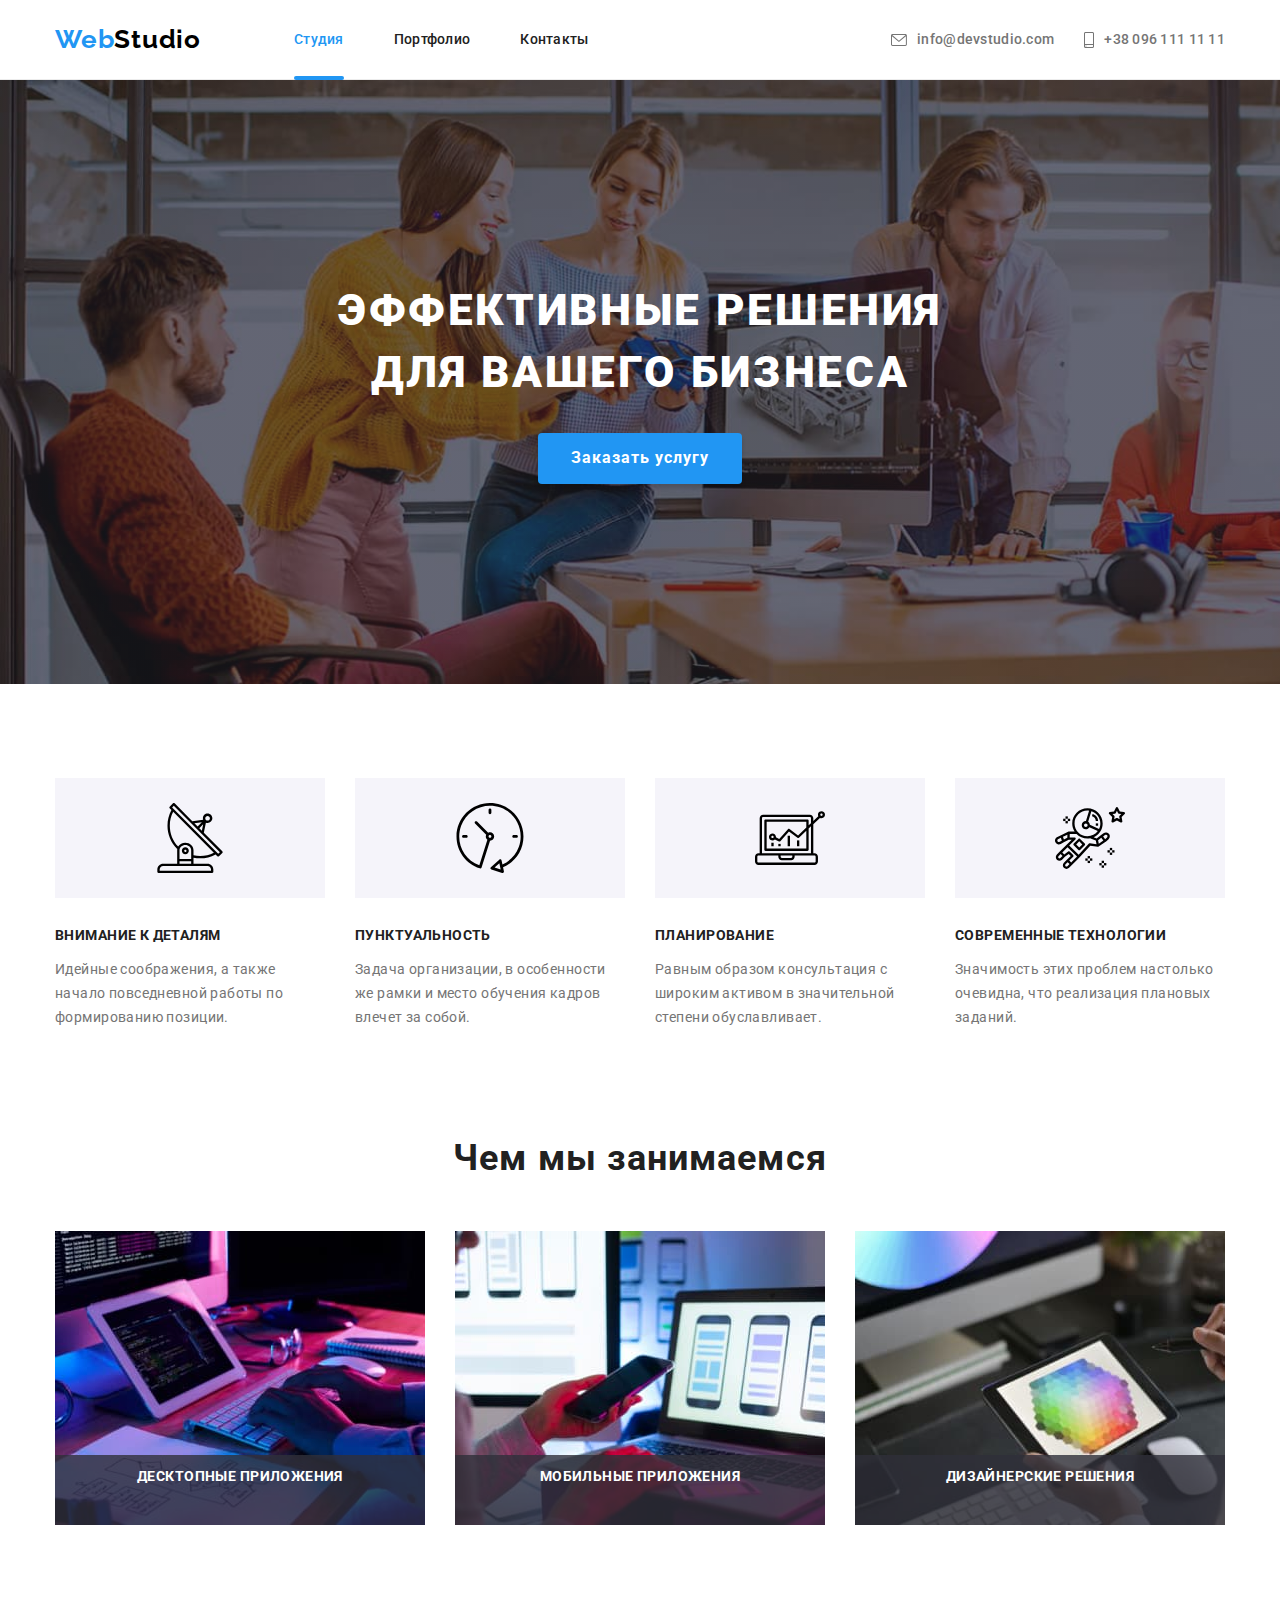
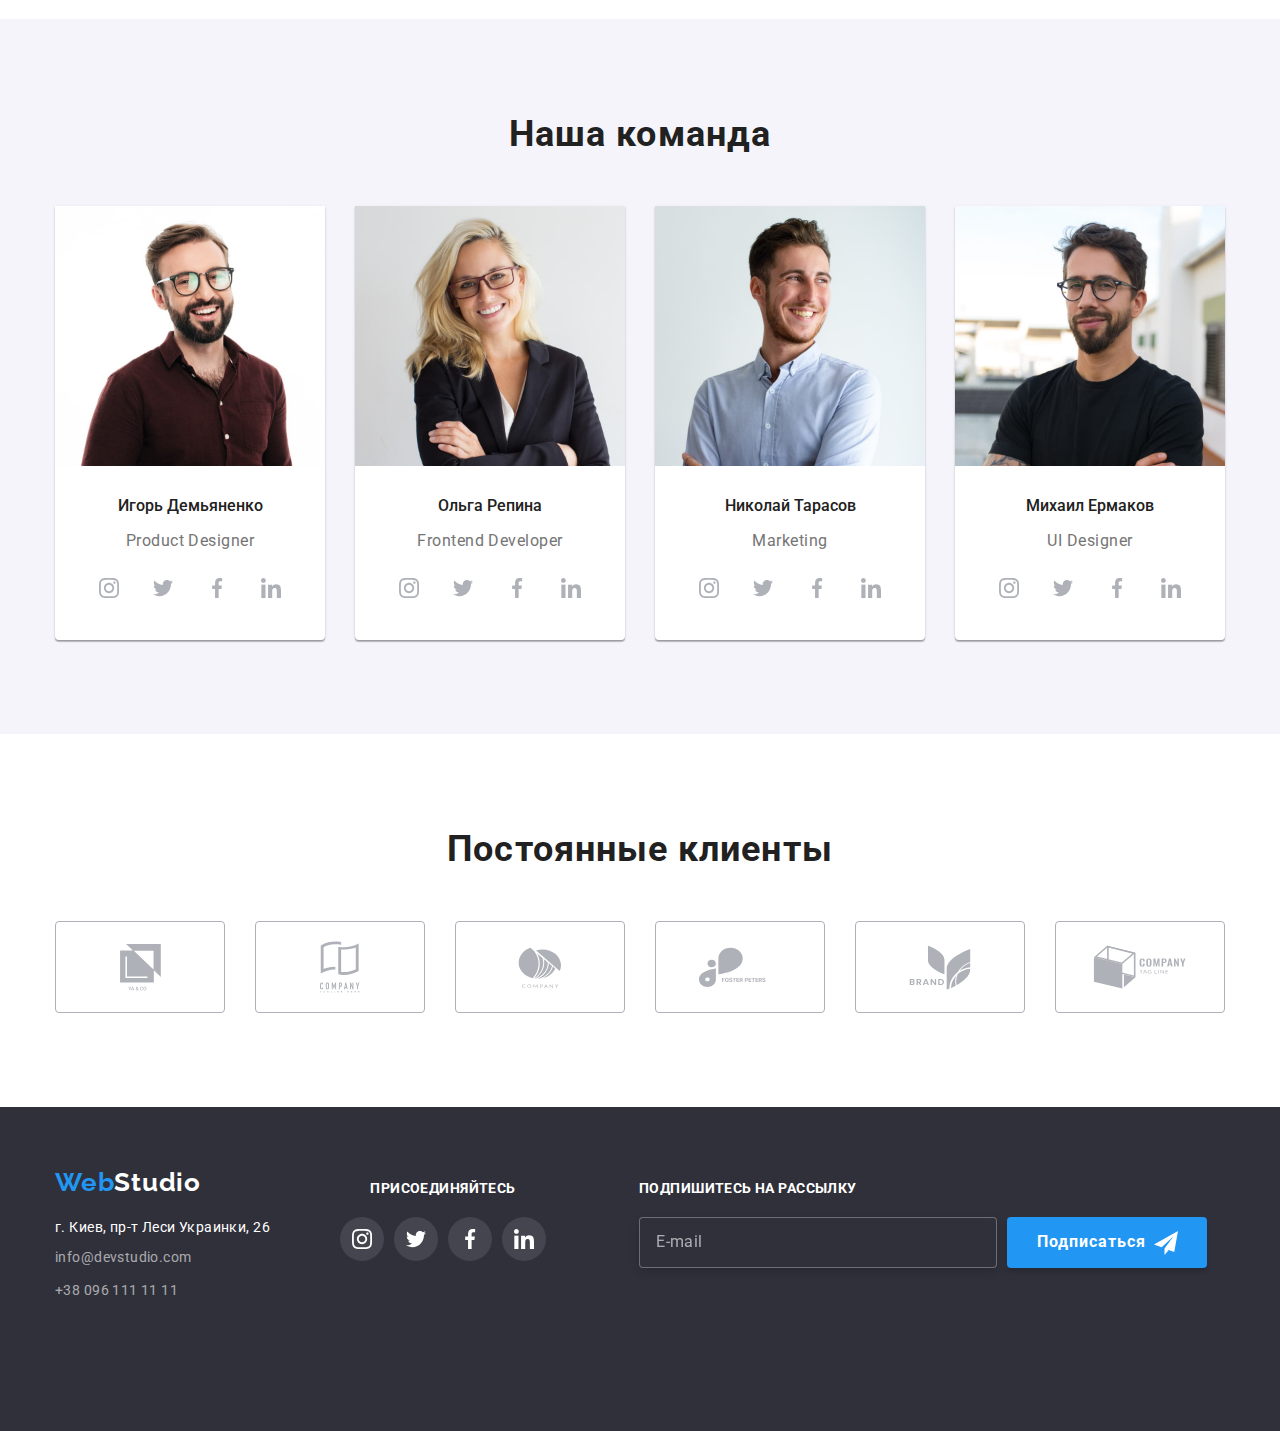
==== commit 76c9e996: "finaly" ====
--- a/index.html
+++ b/index.html
@@ -185,20 +185,20 @@
 
                 <ul class="section-list">
                     <li class="item">
-                        <img src="./images/box-1.png" alt="разработка програмного обеспечения">
+                        <img src="./images/box-1.jpg" alt="разработка програмного обеспечения">
                         <div class="section-action">
                             <p class="text-section-action">Десктопные приложения</p>
                         </div>
 
                     </li>
                     <li class="item">
-                        <img src="./images/box-2.png" alt="тестирование мобильного приложения">
+                        <img src="./images/box-2.jpg" alt="тестирование мобильного приложения">
                         <div class="section-action">
                             <p class="text-section-action">Мобильные приложения</p>
                         </div>
                     </li>
                     <li class="item">
-                        <img src="./images/img.png" alt="работа с палитрой цветов">
+                        <img src="./images/img.jpg" alt="работа с палитрой цветов">
                         <div class="section-action">
                             <p class="text-section-action">Дизайнерские решения</p>
                         </div>
--- a/css/main.min.css
+++ b/css/main.min.css
@@ -1 +1 @@
-body{color:#757575;font-family:"Roboto";padding-top:60px}@media screen and (min-width: 768px){body{padding-top:80px}}img{max-width:100%;display:block;height:auto}.footer-social-links,.footer-contacts,.adrs,.logo-footer,.portfolio-link,.client-link,.socials-link,.contact,.nav-site-links,.logo,.mobile-socials-links,.contact__tel,.contact__mail,.mobile-links{text-decoration:none}h1,h2,h3,h4,h5,h6{padding:0;margin:0}.footer-social,.footer-address,.portfolio,.button-list,.client-list,.socials,.team-list,.section-list,.feature-list,.authnav .list,.nav-site,.mobile-socials,.mobile-contact__list,.mobile-list{list-style:none;padding:0;margin:0}.section-title{margin-bottom:30px;font-weight:700;font-size:36px;line-height:1.2;text-align:center;letter-spacing:.03em;color:#212121}@media screen and (min-width: 1200px){.section-title{margin-bottom:50px}}@media screen and (max-width: 767px){.section-title{font-size:28px;line-height:1.17}}.visually-hidden{position:absolute;width:1px;height:1px;margin:-1px;border:0;padding:0;white-space:nowrap;-webkit-clip-path:inset(100%);clip-path:inset(100%);clip:rect(0 0 0 0);overflow:hidden}.button{min-width:200px;font-weight:700;font-size:16px;line-height:1.8;text-align:center;letter-spacing:.06em;color:#fff;background:#2196f3;-webkit-box-shadow:0px 4px 4px rgba(0,0,0,.15);box-shadow:0px 4px 4px rgba(0,0,0,.15);border-radius:4px;border:1px solid rgba(0,0,0,0);cursor:pointer;-webkit-transition:background 250ms cubic-bezier(0.4, 0, 0.2, 1),-webkit-box-shadow 250ms cubic-bezier(0.4, 0, 0.2, 1);transition:background 250ms cubic-bezier(0.4, 0, 0.2, 1),-webkit-box-shadow 250ms cubic-bezier(0.4, 0, 0.2, 1);transition:background 250ms cubic-bezier(0.4, 0, 0.2, 1),box-shadow 250ms cubic-bezier(0.4, 0, 0.2, 1);transition:background 250ms cubic-bezier(0.4, 0, 0.2, 1),box-shadow 250ms cubic-bezier(0.4, 0, 0.2, 1),-webkit-box-shadow 250ms cubic-bezier(0.4, 0, 0.2, 1)}.mobal-menu-container{display:none;position:absolute;z-index:4;top:0;left:0;width:100vh;height:100vh;overflow-x:scroll;padding-top:48px;padding-left:40px;padding-right:15px;background-color:#fff}@media screen and (max-width: 430px){.mobal-menu-container{padding-left:15px}}.mobal-menu-container.is-open{display:block}.menu-button{position:relative;z-index:10;display:-webkit-box;display:-ms-flexbox;display:flex;-webkit-box-pack:center;-ms-flex-pack:center;justify-content:center;-webkit-box-align:center;-ms-flex-align:center;align-items:center;margin:0;padding:10px 0;border:none;background-color:rgba(0,0,0,0)}@media screen and (min-width: 768px){.menu-button{display:none}}.menu-button.is-open .menu-button__icon .icon-cross{opacity:1;fill:#000}.menu-button.is-open .menu-button__icon .icon-cross:hover,.menu-button.is-open .menu-button__icon .icon-cross:focus{fill:#2196f3}.menu-button.is-open .menu-button__icon .icon-menu{opacity:0}.menu-button__icon .icon-cross{opacity:0}.menu-button__icon .icon-menu{fill:#000}.menu-button__icon .icon-menu:hover,.menu-button__icon .icon-menu:focus{fill:#2196f3}.mobile-list{margin-bottom:302px}.mobile-items{margin-bottom:32px}.mobile-items:last-child{margin-bottom:0}.mobile-links{font-weight:500;font-size:40px;line-height:1.17;letter-spacing:.02em;color:#212121}.mobile-links:hover,.mobile-links:focus{color:#2196f3}.mobile-contact__list{margin-bottom:64px}.mobile-contact__item{margin-bottom:32px}.contact__mail{font-weight:500;font-size:24px;line-height:1.16;letter-spacing:.02em;color:#757575}.contact__tel{font-weight:500;font-size:34px;line-height:1.17;letter-spacing:.02em;color:#2196f3}@media screen and (max-width: 355px){.contact__tel{font-size:25px}}.mobile-socials{display:-webkit-box;display:-ms-flexbox;display:flex;margin-bottom:48px}.mobile-element{display:inline-block;margin-left:10px;margin-right:10px;color:rgba(33,33,33,.2)}.mobile-socials-links{font-weight:500;line-height:1.22;letter-spacing:.02em;color:#2196f3}@media screen and (max-width: 430px){.mobile-socials-links{font-size:13px}}.page-header{position:fixed;width:100%;z-index:3;top:0;left:0;border-bottom:1px solid #ececec;background-color:#fff;height:60px}@media screen and (min-width: 768px){.page-header{height:80px}}.container{max-width:1200px;margin:0 auto;padding:0 15px}.main-header{display:-webkit-box;display:-ms-flexbox;display:flex;-webkit-box-align:center;-ms-flex-align:center;align-items:center}@media screen and (max-width: 767px){.main-header{-webkit-box-pack:justify;-ms-flex-pack:justify;justify-content:space-between}}.logo{font-family:"Raleway";font-weight:700;font-size:24px;line-height:1.16;letter-spacing:.03em;color:#000}.logo-accent{color:#2196f3}@media screen and (min-width: 1200px){.logo{font-size:26px;line-height:1.2}}@media screen and (max-width: 767px){.nav{display:none}}@media screen and (min-width: 768px){.nav{padding:0;display:-webkit-box;display:-ms-flexbox;display:flex;-webkit-box-align:center;-ms-flex-align:center;align-items:center}}.nav-site{margin-left:88px;display:-webkit-box;display:-ms-flexbox;display:flex;-webkit-box-align:center;-ms-flex-align:center;align-items:center}@media screen and (min-width: 1200px){.nav-site{margin-left:93px}}.nav-items{display:inline-block;margin-right:50px;text-align:center}.nav-items:last-child{margin-right:0}.nav-site-links{display:block;padding-top:32px;padding-bottom:32px;color:#212121;font-weight:500;font-size:14px;line-height:1.14;letter-spacing:.02em;-webkit-transition:color 250ms cubic-bezier(0.4, 0, 0.2, 1);transition:color 250ms cubic-bezier(0.4, 0, 0.2, 1)}.nav-site-links:hover,.nav-site-links:focus{color:#2196f3}.current{position:relative;color:#2196f3}.current::after{position:absolute;bottom:0;left:0;content:"";display:block;width:100%;height:4px;background-color:#2196f3;border-radius:2px}.authnav{margin-left:auto}@media screen and (max-width: 767px){.authnav{display:none}}.authnav .list{display:-webkit-box;display:-ms-flexbox;display:flex}@media screen and (min-width: 768px){.authnav .list{-webkit-box-orient:vertical;-webkit-box-direction:normal;-ms-flex-direction:column;flex-direction:column}}@media screen and (min-width: 1200px){.authnav .list{-webkit-box-orient:horizontal;-webkit-box-direction:normal;-ms-flex-direction:row;flex-direction:row;-webkit-box-align:center;-ms-flex-align:center;align-items:center}}@media screen and (min-width: 768px)and (max-width: 1199px){.authnav .item:not(:last-child){margin-bottom:10px}}@media screen and (min-width: 1200px){.authnav .item:not(:last-child){margin-right:30px}}.contact{display:-webkit-box;display:-ms-flexbox;display:flex;-webkit-box-align:center;-ms-flex-align:center;align-items:center;font-weight:500;font-size:14px;line-height:1.14;letter-spacing:.02em;color:#757575;-webkit-transition:color 250ms cubic-bezier(0.4, 0, 0.2, 1);transition:color 250ms cubic-bezier(0.4, 0, 0.2, 1)}.contact:hover,.contact:focus{color:#2196f3}@media screen and (max-width: 1200px){.contact{font-size:12px;line-height:1.16}}.icon-contact{fill:currentColor;margin-right:10px;-webkit-transition:fill 250ms cubic-bezier(0.4, 0, 0.2, 1);transition:fill 250ms cubic-bezier(0.4, 0, 0.2, 1)}.icon-contact:hover,.icon-contact:focus{fill:currentColor}@media screen and (min-width: 1200px){.envelope{width:16px;height:12px}}@media screen and (min-width: 1200px){.smartphone{width:10px;height:16px}}.section-main{padding-top:118px;background-color:#2f303a;background-image:-webkit-gradient(linear, left top, left bottom, from(rgba(47, 48, 58, 0.4)), to(rgba(47, 48, 58, 0.4))),url(../images/background.jpg);background-image:linear-gradient(rgba(47, 48, 58, 0.4), rgba(47, 48, 58, 0.4)),url(../images/background.jpg);background-repeat:no-repeat;background-size:cover;text-align:center}@media screen and (min-width: 1200px){.section-main{max-width:1600px;padding-top:200px}}.main-hidden{margin-top:0;margin-bottom:30px;font-weight:900;font-size:26px;line-height:1.62;text-align:center;letter-spacing:.06em;text-transform:uppercase;color:#fff}@media screen and (min-width: 1200px){.main-hidden{font-size:44px;line-height:1.4}}.section-main-btn{display:inline-block;padding:10px 32px;margin-bottom:118px}@media screen and (min-width: 1200px){.section-main-btn{margin-bottom:200px}}.section-main-btn:focus{background:#188ce8;-webkit-box-shadow:0px 4px 4px rgba(0,0,0,.15);box-shadow:0px 4px 4px rgba(0,0,0,.15)}.feature-section{padding-top:60px;margin-bottom:30px}@media screen and (min-width: 1200px){.feature-section{padding-top:94px}}@media screen and (min-width: 1200px){.feature-section{margin-bottom:94px}}@media screen and (min-width: 768px){.feature-list{display:-webkit-box;display:-ms-flexbox;display:flex;-ms-flex-wrap:wrap;flex-wrap:wrap}}.feature-item{display:inline-block}@media screen and (min-width: 768px){.feature-item{-ms-flex-preferred-size:calc((100% - 60px)/2);flex-basis:calc((100% - 60px)/2);margin-right:30px}}@media screen and (max-width: 1199px){.feature-item:nth-child(2n){margin-right:0}}@media screen and (min-width: 1200px){.feature-item{-ms-flex-preferred-size:calc((100% - 120px)/4);flex-basis:calc((100% - 120px)/4)}}@media screen and (max-width: 1199px){.feature-item{margin-bottom:30px}}@media screen and (min-width: 1200px){.feature-item:last-child{margin-right:0}}.icon-special{height:120px;display:-webkit-box;display:-ms-flexbox;display:flex;-webkit-box-pack:center;-ms-flex-pack:center;justify-content:center;-webkit-box-align:center;-ms-flex-align:center;align-items:center;margin-bottom:30px;background-color:#f5f4fa}@media screen and (min-width: 768px){.icon-special{min-width:354px}}@media screen and (min-width: 1200px){.icon-special{min-width:270px}}.feature-title{font-weight:700;font-size:14px;line-height:1.14;text-transform:uppercase;letter-spacing:.03em;color:#212121}@media screen and (max-width: 767px){.feature-title{text-align:center}}.feature-text{font-size:14px;line-height:1.7;letter-spacing:.03em;color:#757575}.section-decstop{display:none}@media screen and (min-width: 1200px){.section-decstop{display:block}}.section-list{display:-webkit-box;display:-ms-flexbox;display:flex;margin-bottom:94px}.section-list .item{position:relative;-ms-flex-preferred-size:calc((100% - 60px)/3);flex-basis:calc((100% - 60px)/3);margin-right:30px;display:inline-block}.section-list .item:nth-child(3n){margin-right:0}.section-action{position:absolute;bottom:0;right:0;width:100%;height:70px;background:rgba(47,48,58,.8)}.text-section-action{font-weight:700;font-size:14px;line-height:1.14;text-align:center;letter-spacing:.03em;text-transform:uppercase;color:#fff}.team{background-color:#f5f4fa;padding:60px 0}@media screen and (min-width: 1200px){.team{padding:94px 0}}@media screen and (min-width: 768px){.team-list{display:-webkit-box;display:-ms-flexbox;display:flex;-ms-flex-wrap:wrap;flex-wrap:wrap}}.team-list .team-card{display:inline-block;text-align:center;display:inline-block;background-color:#fff;-webkit-box-shadow:0px 1px 3px rgba(0,0,0,.12),0px 1px 1px rgba(0,0,0,.14),0px 2px 1px rgba(0,0,0,.2);box-shadow:0px 1px 3px rgba(0,0,0,.12),0px 1px 1px rgba(0,0,0,.14),0px 2px 1px rgba(0,0,0,.2);border-radius:0px 0px 4px 4px}@media screen and (min-width: 768px){.team-list .team-card{min-width:354px;width:calc((100% - 60px)/2);margin-right:30px}}@media screen and (max-width: 1199px){.team-list .team-card{margin-bottom:30px}}@media screen and (min-width: 1200px){.team-list .team-card{min-width:270px;width:calc((100% - 90px)/4)}}@media screen and (min-width: 768px)and (max-width: 1199px){.team-list .team-card:nth-child(2n){margin-right:0}}@media screen and (min-width: 1200px){.team-list .team-card:nth-child(4n){margin-right:0}}.team-title{margin-top:30px;font-weight:500;font-size:16px;line-height:1.2;color:#212121}.team-position{margin-bottom:16px;font-size:16px;line-height:1.2;letter-spacing:.03em;color:#757575}.socials{display:-webkit-box;display:-ms-flexbox;display:flex;-webkit-box-pack:center;-ms-flex-pack:center;justify-content:center;-webkit-box-align:center;-ms-flex-align:center;align-items:center;margin-bottom:24px}@media screen and (min-width: 1200px){.socials{margin-bottom:30px}}.socials-item:not(:last-child){margin-right:10px}.socials-link{display:-webkit-box;display:-ms-flexbox;display:flex;-webkit-box-pack:center;-ms-flex-pack:center;justify-content:center;-webkit-box-align:center;-ms-flex-align:center;align-items:center;width:44px;height:44px;-webkit-transition:background-color 250ms cubic-bezier(0.4, 0, 0.2, 1),border-radius 250ms cubic-bezier(0.4, 0, 0.2, 1);transition:background-color 250ms cubic-bezier(0.4, 0, 0.2, 1),border-radius 250ms cubic-bezier(0.4, 0, 0.2, 1)}.socials-link:hover,.socials-link:focus{background-color:#2196f3;border-radius:50%}.socials-link:hover .socials-icon,.socials-link:focus .socials-icon{fill:#fff}.socials-icon{fill:#afb1b8;-webkit-transition:fill 250ms cubic-bezier(0.4, 0, 0.2, 1);transition:fill 250ms cubic-bezier(0.4, 0, 0.2, 1)}.clients{padding-top:60px;padding-bottom:30px}@media screen and (min-width: 1200px){.clients{padding-top:94px;padding-bottom:64px}}.client-list{display:-webkit-box;display:-ms-flexbox;display:flex;-ms-flex-wrap:wrap;flex-wrap:wrap;-webkit-box-pack:center;-ms-flex-pack:center;justify-content:center}.client-item{display:inline-block;-ms-flex-preferred-size:calc((100% - 60px)/2);flex-basis:calc((100% - 60px)/2);margin-right:30px;margin-bottom:30px}@media screen and (max-width: 479px){.client-item:nth-child(2n){margin-right:0}}@media screen and (min-width: 768px)and (max-width: 1199px){.client-item:nth-child(3n){margin-right:0}}@media screen and (min-width: 1200px){.client-item:last-child{margin-right:0}}@media screen and (min-width: 768px){.client-item{-ms-flex-preferred-size:calc((100% - 90px)/3);flex-basis:calc((100% - 90px)/3)}}@media screen and (min-width: 1200px){.client-item{-ms-flex-preferred-size:calc((100% - 180px)/6);flex-basis:calc((100% - 180px)/6);min-width:170px}}.client-link{display:-webkit-box;display:-ms-flexbox;display:flex;-webkit-box-pack:center;-ms-flex-pack:center;justify-content:center;-webkit-box-align:center;-ms-flex-align:center;align-items:center;height:92px;border:1px solid #afb1b8;border-radius:4px;-webkit-transition:fill 250ms cubic-bezier(0.4, 0, 0.2, 1),border-color 250ms cubic-bezier(0.4, 0, 0.2, 1);transition:fill 250ms cubic-bezier(0.4, 0, 0.2, 1),border-color 250ms cubic-bezier(0.4, 0, 0.2, 1)}.client-link:hover,.client-link:focus,.client-link:hover .client-icon,.client-link:focus .client-icon{border-color:#2196f3;fill:#2196f3}.client-icon{fill:#afb1b8;-webkit-transition:fill 250ms cubic-bezier(0.4, 0, 0.2, 1);transition:fill 250ms cubic-bezier(0.4, 0, 0.2, 1)}.portfolio-button{margin-top:94px;margin-bottom:35px}.button-list{display:-webkit-box;display:-ms-flexbox;display:flex;-ms-flex-wrap:wrap;flex-wrap:wrap}@media screen and (min-width: 768px){.button-list{-webkit-box-pack:center;-ms-flex-pack:center;justify-content:center}}.button-list .item{margin-right:8px;display:inline-block;margin-bottom:15px}.button-list .item:last-child{margin-right:0}.portfolio-btn{background:#f5f4fa;border-radius:4px;border:none;padding:6px 22px;font-weight:500;font-size:16px;line-height:1.6;letter-spacing:.03em;color:#212121;-webkit-transition:background 250ms cubic-bezier(0.4, 0, 0.2, 1),color 250ms cubic-bezier(0.4, 0, 0.2, 1),-webkit-box-shadow 250ms cubic-bezier(0.4, 0, 0.2, 1);transition:background 250ms cubic-bezier(0.4, 0, 0.2, 1),color 250ms cubic-bezier(0.4, 0, 0.2, 1),-webkit-box-shadow 250ms cubic-bezier(0.4, 0, 0.2, 1);transition:background 250ms cubic-bezier(0.4, 0, 0.2, 1),color 250ms cubic-bezier(0.4, 0, 0.2, 1),box-shadow 250ms cubic-bezier(0.4, 0, 0.2, 1);transition:background 250ms cubic-bezier(0.4, 0, 0.2, 1),color 250ms cubic-bezier(0.4, 0, 0.2, 1),box-shadow 250ms cubic-bezier(0.4, 0, 0.2, 1),-webkit-box-shadow 250ms cubic-bezier(0.4, 0, 0.2, 1)}.portfolio-btn:hover,.portfolio-btn:focus{color:#fff;background:#2196f3;-webkit-box-shadow:0px 3px 1px rgba(0,0,0,.1),0px 1px 2px rgba(0,0,0,.08),0px 2px 2px rgba(0,0,0,.12);box-shadow:0px 3px 1px rgba(0,0,0,.1),0px 1px 2px rgba(0,0,0,.08),0px 2px 2px rgba(0,0,0,.12)}.portfolio{margin-bottom:94px}@media screen and (min-width: 768px){.portfolio{display:-webkit-box;display:-ms-flexbox;display:flex;-ms-flex-wrap:wrap;flex-wrap:wrap}}.portfolio .item{margin-bottom:30px;display:inline-block}@media screen and (min-width: 768px){.portfolio .item{-ms-flex-preferred-size:calc((100% - 60px)/2);flex-basis:calc((100% - 60px)/2);margin-right:30px}}@media screen and (min-width: 1200px){.portfolio .item{-ms-flex-preferred-size:calc((100% - 90px)/3);flex-basis:calc((100% - 90px)/3);width:370px}}.portfolio .item:last-child{margin-bottom:0}@media screen and (max-width: 768px)and (max-width: 1200px){.portfolio .item:nth-child(2n){margin-right:0}}@media screen and (min-width: 1200px){.portfolio .item:nth-child(3n){margin-right:0;margin-bottom:0}}.card{background:#fff;border:1px solid #eee;-webkit-box-sizing:border-box;box-sizing:border-box;padding-top:20px}.card-thumb{position:relative;overflow:hidden}.card-overlay{position:absolute;top:0;left:0;width:100%;height:100%;background-color:rgba(33,150,243,.9);-webkit-transform:translateY(100%);transform:translateY(100%);-webkit-transition:-webkit-transform 250ms cubic-bezier(0.4, 0, 0.2, 1);transition:-webkit-transform 250ms cubic-bezier(0.4, 0, 0.2, 1);transition:transform 250ms cubic-bezier(0.4, 0, 0.2, 1);transition:transform 250ms cubic-bezier(0.4, 0, 0.2, 1), -webkit-transform 250ms cubic-bezier(0.4, 0, 0.2, 1)}.portfolio-link:hover .card-overlay{-webkit-transform:translateX(0);transform:translateX(0)}.card-actions{position:absolute;top:0;left:0;display:-webkit-box;display:-ms-flexbox;display:flex;-webkit-box-align:center;-ms-flex-align:center;align-items:center;-webkit-box-pack:center;-ms-flex-pack:center;justify-content:center;padding:63px 24px}.text-card-actions{font-size:18px;line-height:1.56;letter-spacing:.03em;color:#fff}.portfolio-title{padding-left:24px;font-weight:700;font-size:18px;line-height:2;letter-spacing:.06em;color:#212121}.portfolio-text{padding-left:24px;font-size:16px;line-height:1.9;color:#757575;letter-spacing:.03em}.footer{background-color:#2f303a}.footer-container{padding-top:60px;padding-bottom:60px}@media screen and (min-width: 1200px){.footer-container{display:-webkit-box;display:-ms-flexbox;display:flex}}@media screen and (min-width: 768px){.container-contact{display:-webkit-box;display:-ms-flexbox;display:flex;-webkit-box-pack:justify;-ms-flex-pack:justify;justify-content:space-between}}.footer-contact{margin-bottom:60px}@media screen and (max-width: 1199px){.footer-contact{text-align:center}}@media screen and (min-width: 768px)and (max-width: 1199px){.footer-contact{margin-left:76px}}@media screen and (min-width: 1200px){.footer-contact{margin-right:70px}}.logo-footer{display:inline-block;margin-bottom:20px;color:#fff}.footer-address .item{margin-bottom:9px}.adrs{font-style:normal;font-size:14px;line-height:1,7;color:#fff;letter-spacing:.03em}.footer-contacts{font-style:normal;font-size:14px;line-height:1.7;letter-spacing:.03em;color:rgba(255,255,255,.6);-webkit-transition:color 250ms cubic-bezier(0.4, 0, 0.2, 1);transition:color 250ms cubic-bezier(0.4, 0, 0.2, 1)}.footer-contacts:hover,.footer-contacts:focus{color:#2196f3}.footer-text{margin-bottom:20px;font-weight:700;font-size:14px;line-height:1.14;letter-spacing:.03em;text-transform:uppercase;color:#fff}.footer-socials{text-align:center;margin-bottom:60px}@media screen and (min-width: 768px)and (max-width: 1199px){.footer-socials{margin-right:89px}}@media screen and (min-width: 1200px){.footer-socials{margin-right:93px}}.footer-social{display:-webkit-inline-box;display:-ms-inline-flexbox;display:inline-flex}.footer-social .item{margin-right:10px}.footer-social .item:last-child{margin-right:0}.footer-social-links{display:-webkit-box;display:-ms-flexbox;display:flex;-webkit-box-pack:center;-ms-flex-pack:center;justify-content:center;-webkit-box-align:center;-ms-flex-align:center;align-items:center;width:44px;height:44px;background-color:rgba(255,255,255,.1);border-radius:50%;-webkit-transition:background-color 250ms cubic-bezier(0.4, 0, 0.2, 1);transition:background-color 250ms cubic-bezier(0.4, 0, 0.2, 1)}.footer-social-links:hover,.footer-social-links:focus{background-color:#2196f3}@media screen and (max-width: 1199px){.js-speaker-form{text-align:center}}.footer-social-icon{fill:#fff}.footer-form{display:-webkit-box;display:-ms-flexbox;display:flex}@media screen and (max-width: 1199px){.footer-form{-webkit-box-orient:vertical;-webkit-box-direction:normal;-ms-flex-direction:column;flex-direction:column}}.footer-input{padding:15px 16px;color:#fff;background:#2f303a;border:1px solid rgba(255,255,255,.3);-webkit-filter:drop-shadow(0px 4px 4px rgba(0, 0, 0, 0.15));filter:drop-shadow(0px 4px 4px rgba(0, 0, 0, 0.15));border-radius:4px;outline:rgba(0,0,0,0)}@media screen and (max-width: 1199px){.footer-input{margin-bottom:20px}}@media screen and (min-width: 768px){.footer-input{width:450px;margin-right:auto;margin-left:auto}}@media screen and (min-width: 1200px){.footer-input{width:358px}}.footer-input::-webkit-input-placeholder{font-size:16px;line-height:1.25;-webkit-box-align:center;align-items:center;letter-spacing:.03em;color:rgba(255,255,255,.6)}.footer-input::-moz-placeholder{font-size:16px;line-height:1.25;align-items:center;letter-spacing:.03em;color:rgba(255,255,255,.6)}.footer-input:-ms-input-placeholder{font-size:16px;line-height:1.25;-ms-flex-align:center;align-items:center;letter-spacing:.03em;color:rgba(255,255,255,.6)}.footer-input::-ms-input-placeholder{font-size:16px;line-height:1.25;-ms-flex-align:center;align-items:center;letter-spacing:.03em;color:rgba(255,255,255,.6)}.footer-input::placeholder{font-size:16px;line-height:1.25;-webkit-box-align:center;-ms-flex-align:center;align-items:center;letter-spacing:.03em;color:rgba(255,255,255,.6)}.footer-button{position:relative;display:inline-block;padding:10px 62px 10px 29px;margin-right:auto;margin-left:auto;width:200px}@media screen and (min-width: 1200px){.footer-button{margin-left:10px}}.footer-button:focus{background:#188ce8;-webkit-box-shadow:0px 4px 4px rgba(0,0,0,.15);box-shadow:0px 4px 4px rgba(0,0,0,.15)}.footer-telegram{position:absolute;top:50%;right:28px;-webkit-transform:translateY(-50%);transform:translateY(-50%);fill:#fff}.backdrop{position:fixed;z-index:5;top:0;left:0;width:100vw;height:100vh;opacity:1;-webkit-transition:opacity 250ms cubic-bezier(0.4, 0, 0.2, 1);transition:opacity 250ms cubic-bezier(0.4, 0, 0.2, 1);background-color:rgba(0,0,0,.2)}.backdrop.is-hidden{opacity:0;pointer-events:none;visibility:hidden}.modal{position:absolute;left:50%;top:50%;-webkit-transform:translate(-50%, -50%);transform:translate(-50%, -50%);width:450px;height:609px;background:#fff;-webkit-box-shadow:0px 1px 3px rgba(0,0,0,.12),0px 1px 1px rgba(0,0,0,.14),0px 2px 1px rgba(0,0,0,.2);box-shadow:0px 1px 3px rgba(0,0,0,.12),0px 1px 1px rgba(0,0,0,.14),0px 2px 1px rgba(0,0,0,.2);border-radius:4px}@media screen and (max-width: 450px){.modal{width:320px;height:574px}}@media screen and (min-width: 1200px){.modal{min-width:528px;min-height:581px}}.icon-Vector{fill:#000}.modal-btn-close{position:absolute;top:8px;right:8px;width:30px;height:30px;display:-webkit-box;display:-ms-flexbox;display:flex;-webkit-box-pack:center;-ms-flex-pack:center;justify-content:center;-webkit-box-align:center;-ms-flex-align:center;align-items:center;background:#fff;border:1px solid rgba(0,0,0,.1);border-radius:50%;-webkit-transition:fill 250ms cubic-bezier(0.4, 0, 0.2, 1);transition:fill 250ms cubic-bezier(0.4, 0, 0.2, 1)}.modal-btn-close:hover,.modal-btn-close:focus{fill:#2196f3}.modal-form{padding-top:40px;margin-left:auto;margin-right:auto;width:370px;text-align:center}@media screen and (max-width: 450px){.modal-form{width:300px}}@media screen and (min-width: 1200px){.modal-form{width:448px}}.modal-title{display:inline-block;margin-bottom:12px;font-family:inherit;font-weight:700;font-size:20px;line-height:1.5;text-align:center;letter-spacing:.03em;color:#212121}@media screen and (max-width: 450px){.modal-title{font-size:15px}}@media screen and (min-width: 1200px){.modal-title{line-height:1.15}}.modal-field{position:relative;display:-webkit-box;display:-ms-flexbox;display:flex;-webkit-box-orient:vertical;-webkit-box-direction:normal;-ms-flex-direction:column;flex-direction:column;margin-bottom:10px;text-align:start}.modal-label{margin-bottom:4px;font-family:inherit;font-style:inherit;font-weight:400;font-size:12px;line-height:1.16;letter-spacing:.01em;color:#757575}.modal-input{display:inline-block;padding:11px 42px;outline:rgba(0,0,0,0);border:1px solid rgba(33,33,33,.2);border-radius:4px;-webkit-transition:border-color 250ms cubic-bezier(0.4, 0, 0.2, 1);transition:border-color 250ms cubic-bezier(0.4, 0, 0.2, 1)}.modal-input:focus,.modal-input:hover{border-color:#2196f3}.modal-input:focus+.modal-icon{fill:#2196f3}.modal-icon{position:absolute;top:50%;left:12px}.modal-text{font-weight:400;font-size:12px;line-height:1.16;letter-spacing:.01em;color:#757575}.modal-textarea{width:100%;resize:none;padding:12px 16px;outline:rgba(0,0,0,0);border:1px solid rgba(33,33,33,.2);border-radius:4px;-webkit-transition:border-color 250ms cubic-bezier(0.4, 0, 0.2, 1);transition:border-color 250ms cubic-bezier(0.4, 0, 0.2, 1)}.modal-textarea:focus,.modal-textarea:hover{border-color:#2196f3}.modal-textarea::-webkit-input-placeholder{font-weight:400;font-size:12px;line-height:1.16;letter-spacing:.01em;color:rgba(117,117,117,.5)}.modal-textarea::-moz-placeholder{font-weight:400;font-size:12px;line-height:1.16;letter-spacing:.01em;color:rgba(117,117,117,.5)}.modal-textarea:-ms-input-placeholder{font-weight:400;font-size:12px;line-height:1.16;letter-spacing:.01em;color:rgba(117,117,117,.5)}.modal-textarea::-ms-input-placeholder{font-weight:400;font-size:12px;line-height:1.16;letter-spacing:.01em;color:rgba(117,117,117,.5)}.modal-textarea::placeholder{font-weight:400;font-size:12px;line-height:1.16;letter-spacing:.01em;color:rgba(117,117,117,.5)}.form-checkbox{display:-webkit-inline-box;display:-ms-inline-flexbox;display:inline-flex;-webkit-box-align:center;-ms-flex-align:center;align-items:center;margin-bottom:30px;font-family:inherit;font-weight:400;font-size:12px;line-height:1.16;letter-spacing:.03em;color:#757575;cursor:pointer}@media screen and (max-width: 450px){.form-checkbox{font-size:10px}}@media screen and (min-width: 1200px){.form-checkbox{font-size:14px;line-height:1.71}}.checkbox-label{margin-right:5px}.checkbox-icon{margin-right:7px;display:inline-block;width:16px;height:15px;border:2px solid #212121;border-radius:2px}.modal-checkbox:checked+.checkbox-icon{background-color:#2196f3;border-color:#2196f3;background-image:url(../images/icon-check.svg);background-size:contain;background-repeat:no-repeat;background-origin:border-box;background-position:center}.modal-button{display:block;padding:10px 55px;margin-left:auto;margin-right:auto}.modal-button:focus{background:#188ce8;-webkit-box-shadow:0px 4px 4px rgba(0,0,0,.15);box-shadow:0px 4px 4px rgba(0,0,0,.15)}.policy-link{color:#2196f3}/*# sourceMappingURL=main.min.css.map */+body{color:#757575;font-family:"Roboto";padding-top:60px}@media screen and (min-width: 768px){body{padding-top:80px}}img{max-width:100%;display:block;height:auto}.footer-social-links,.footer-contacts,.adrs,.logo-footer,.portfolio-link,.client-link,.socials-link,.contact,.nav-site-links,.logo,.mobile-socials-links,.contact__tel,.contact__mail,.mobile-links{text-decoration:none}h1,h2,h3,h4,h5,h6{padding:0;margin:0}.footer-social,.footer-address,.portfolio,.button-list,.client-list,.socials,.team-list,.section-list,.feature-list,.authnav .list,.nav-site,.mobile-socials,.mobile-contact__list,.mobile-list{list-style:none;padding:0;margin:0}.section-title{margin-bottom:30px;font-weight:700;font-size:36px;line-height:1.2;text-align:center;letter-spacing:.03em;color:#212121}@media screen and (min-width: 1200px){.section-title{margin-bottom:50px}}@media screen and (max-width: 767px){.section-title{font-size:28px;line-height:1.17}}.visually-hidden{position:absolute;width:1px;height:1px;margin:-1px;border:0;padding:0;white-space:nowrap;-webkit-clip-path:inset(100%);clip-path:inset(100%);clip:rect(0 0 0 0);overflow:hidden}.button{min-width:200px;font-weight:700;font-size:16px;line-height:1.8;text-align:center;letter-spacing:.06em;color:#fff;background:#2196f3;box-shadow:0px 4px 4px rgba(0,0,0,.15);border-radius:4px;border:1px solid rgba(0,0,0,0);cursor:pointer;transition:background 250ms cubic-bezier(0.4, 0, 0.2, 1),box-shadow 250ms cubic-bezier(0.4, 0, 0.2, 1)}.mobal-menu-container{display:none;position:absolute;z-index:4;top:0;left:0;width:100vh;height:100vh;overflow-x:scroll;padding-top:48px;padding-left:40px;padding-right:15px;background-color:#fff}@media screen and (max-width: 430px){.mobal-menu-container{padding-left:15px}}.mobal-menu-container.is-open{display:block}.menu-button{position:relative;z-index:10;display:flex;justify-content:center;align-items:center;margin:0;padding:10px 0;border:none;background-color:rgba(0,0,0,0)}@media screen and (min-width: 768px){.menu-button{display:none}}.menu-button.is-open .menu-button__icon .icon-cross{opacity:1;fill:#000}.menu-button.is-open .menu-button__icon .icon-cross:hover,.menu-button.is-open .menu-button__icon .icon-cross:focus{fill:#2196f3}.menu-button.is-open .menu-button__icon .icon-menu{opacity:0}.menu-button__icon .icon-cross{opacity:0}.menu-button__icon .icon-menu{fill:#000}.menu-button__icon .icon-menu:hover,.menu-button__icon .icon-menu:focus{fill:#2196f3}.mobile-list{margin-bottom:302px}.mobile-items{margin-bottom:32px}.mobile-items:last-child{margin-bottom:0}.mobile-links{font-weight:500;font-size:40px;line-height:1.17;letter-spacing:.02em;color:#212121}.mobile-links:hover,.mobile-links:focus{color:#2196f3}.mobile-contact__list{margin-bottom:64px}.mobile-contact__item{margin-bottom:32px}.contact__mail{font-weight:500;font-size:24px;line-height:1.16;letter-spacing:.02em;color:#757575}.contact__tel{font-weight:500;font-size:34px;line-height:1.17;letter-spacing:.02em;color:#2196f3}@media screen and (max-width: 355px){.contact__tel{font-size:25px}}.mobile-socials{display:flex;margin-bottom:48px}.mobile-element{display:inline-block;margin-left:10px;margin-right:10px;color:rgba(33,33,33,.2)}.mobile-socials-links{font-weight:500;line-height:1.22;letter-spacing:.02em;color:#2196f3}@media screen and (max-width: 430px){.mobile-socials-links{font-size:13px}}.page-header{position:fixed;width:100%;z-index:3;top:0;left:0;border-bottom:1px solid #ececec;background-color:#fff;height:60px}@media screen and (min-width: 768px){.page-header{height:80px}}.container{max-width:1200px;margin:0 auto;padding:0 15px}.main-header{display:flex;align-items:center}@media screen and (max-width: 767px){.main-header{justify-content:space-between}}.logo{font-family:"Raleway";font-weight:700;font-size:24px;line-height:1.16;letter-spacing:.03em;color:#000}.logo-accent{color:#2196f3}@media screen and (min-width: 1200px){.logo{font-size:26px;line-height:1.2}}@media screen and (max-width: 767px){.nav{display:none}}@media screen and (min-width: 768px){.nav{padding:0;display:flex;align-items:center}}.nav-site{margin-left:88px;display:flex;align-items:center}@media screen and (min-width: 1200px){.nav-site{margin-left:93px}}.nav-items{display:inline-block;margin-right:50px;text-align:center}.nav-items:last-child{margin-right:0}.nav-site-links{display:block;padding-top:32px;padding-bottom:32px;color:#212121;font-weight:500;font-size:14px;line-height:1.14;letter-spacing:.02em;transition:color 250ms cubic-bezier(0.4, 0, 0.2, 1)}.nav-site-links:hover,.nav-site-links:focus{color:#2196f3}.current{position:relative;color:#2196f3}.current::after{position:absolute;bottom:0;left:0;content:"";display:block;width:100%;height:4px;background-color:#2196f3;border-radius:2px}.authnav{margin-left:auto}@media screen and (max-width: 767px){.authnav{display:none}}.authnav .list{display:flex}@media screen and (min-width: 768px){.authnav .list{flex-direction:column}}@media screen and (min-width: 1200px){.authnav .list{flex-direction:row;align-items:center}}@media screen and (min-width: 768px)and (max-width: 1199px){.authnav .item:not(:last-child){margin-bottom:10px}}@media screen and (min-width: 1200px){.authnav .item:not(:last-child){margin-right:30px}}.contact{display:flex;align-items:center;font-weight:500;font-size:14px;line-height:1.14;letter-spacing:.02em;color:#757575;transition:color 250ms cubic-bezier(0.4, 0, 0.2, 1)}.contact:hover,.contact:focus{color:#2196f3}@media screen and (max-width: 1200px){.contact{font-size:12px;line-height:1.16}}.icon-contact{fill:currentColor;margin-right:10px;transition:fill 250ms cubic-bezier(0.4, 0, 0.2, 1)}.icon-contact:hover,.icon-contact:focus{fill:currentColor}@media screen and (min-width: 1200px){.envelope{width:16px;height:12px}}@media screen and (min-width: 1200px){.smartphone{width:10px;height:16px}}.section-main{padding-top:118px;background-color:#2f303a;background-image:linear-gradient(rgba(47, 48, 58, 0.4), rgba(47, 48, 58, 0.4)),url(../../../images/background-mobile-x1.jpg);background-repeat:no-repeat;background-size:cover;text-align:center}@media screen and (min-width: 567px){.section-main{background-image:linear-gradient(rgba(47, 48, 58, 0.4), rgba(47, 48, 58, 0.4)),url(../../../images/background-tablet-x1.jpg)}}@media screen and (min-width: 950px){.section-main{background-image:linear-gradient(rgba(47, 48, 58, 0.4), rgba(47, 48, 58, 0.4)),url(../../../images/background-decstop-x1.jpg)}}@media screen and (min-width: 1200px){.section-main{max-width:1600px;padding-top:200px}}.main-hidden{margin-top:0;margin-bottom:30px;font-weight:900;font-size:26px;line-height:1.62;text-align:center;letter-spacing:.06em;text-transform:uppercase;color:#fff}@media screen and (min-width: 1200px){.main-hidden{font-size:44px;line-height:1.4}}.section-main-btn{display:inline-block;padding:10px 32px;margin-bottom:118px}@media screen and (min-width: 1200px){.section-main-btn{margin-bottom:200px}}.section-main-btn:focus{background:#188ce8;box-shadow:0px 4px 4px rgba(0,0,0,.15)}.feature-section{padding-top:60px;margin-bottom:30px}@media screen and (min-width: 1200px){.feature-section{padding-top:94px}}@media screen and (min-width: 1200px){.feature-section{margin-bottom:94px}}@media screen and (min-width: 768px){.feature-list{display:flex;flex-wrap:wrap}}.feature-item{display:inline-block}@media screen and (min-width: 768px){.feature-item{flex-basis:calc((100% - 60px)/2);margin-right:30px}}@media screen and (max-width: 1199px){.feature-item:nth-child(2n){margin-right:0}}@media screen and (min-width: 1200px){.feature-item{flex-basis:calc((100% - 120px)/4)}}@media screen and (max-width: 1199px){.feature-item{margin-bottom:30px}}@media screen and (min-width: 1200px){.feature-item:last-child{margin-right:0}}.icon-special{height:120px;display:flex;justify-content:center;align-items:center;margin-bottom:30px;background-color:#f5f4fa}@media screen and (min-width: 768px){.icon-special{min-width:354px}}@media screen and (min-width: 1200px){.icon-special{min-width:270px}}.feature-title{font-weight:700;font-size:14px;line-height:1.14;text-transform:uppercase;letter-spacing:.03em;color:#212121}@media screen and (max-width: 767px){.feature-title{text-align:center}}.feature-text{font-size:14px;line-height:1.7;letter-spacing:.03em;color:#757575}.section-decstop{display:none}@media screen and (min-width: 1200px){.section-decstop{display:block}}.section-list{display:flex;margin-bottom:94px}.section-list .item{position:relative;flex-basis:calc((100% - 60px)/3);margin-right:30px;display:inline-block}.section-list .item:nth-child(3n){margin-right:0}.section-action{position:absolute;bottom:0;right:0;width:100%;height:70px;background:rgba(47,48,58,.8)}.text-section-action{font-weight:700;font-size:14px;line-height:1.14;text-align:center;letter-spacing:.03em;text-transform:uppercase;color:#fff}.team{background-color:#f5f4fa;padding:60px 0}@media screen and (min-width: 1200px){.team{padding:94px 0}}@media screen and (min-width: 768px){.team-list{display:flex;flex-wrap:wrap}}.team-list .team-card{display:inline-block;text-align:center;display:inline-block;background-color:#fff;box-shadow:0px 1px 3px rgba(0,0,0,.12),0px 1px 1px rgba(0,0,0,.14),0px 2px 1px rgba(0,0,0,.2);border-radius:0px 0px 4px 4px}@media screen and (min-width: 768px){.team-list .team-card{min-width:354px;width:calc((100% - 60px)/2);margin-right:30px}}@media screen and (max-width: 1199px){.team-list .team-card{margin-bottom:30px}}@media screen and (min-width: 1200px){.team-list .team-card{min-width:270px;width:calc((100% - 90px)/4)}}@media screen and (min-width: 768px)and (max-width: 1199px){.team-list .team-card:nth-child(2n){margin-right:0}}@media screen and (min-width: 1200px){.team-list .team-card:nth-child(4n){margin-right:0}}.team-title{margin-top:30px;font-weight:500;font-size:16px;line-height:1.2;color:#212121}.team-position{margin-bottom:16px;font-size:16px;line-height:1.2;letter-spacing:.03em;color:#757575}.socials{display:flex;justify-content:center;align-items:center;margin-bottom:24px}@media screen and (min-width: 1200px){.socials{margin-bottom:30px}}.socials-item:not(:last-child){margin-right:10px}.socials-link{display:flex;justify-content:center;align-items:center;width:44px;height:44px;transition:background-color 250ms cubic-bezier(0.4, 0, 0.2, 1),border-radius 250ms cubic-bezier(0.4, 0, 0.2, 1)}.socials-link:hover,.socials-link:focus{background-color:#2196f3;border-radius:50%}.socials-link:hover .socials-icon,.socials-link:focus .socials-icon{fill:#fff}.socials-icon{fill:#afb1b8;transition:fill 250ms cubic-bezier(0.4, 0, 0.2, 1)}.clients{padding-top:60px;padding-bottom:30px}@media screen and (min-width: 1200px){.clients{padding-top:94px;padding-bottom:64px}}.client-list{display:flex;flex-wrap:wrap;justify-content:center}.client-item{display:inline-block;flex-basis:calc((100% - 60px)/2);margin-right:30px;margin-bottom:30px}@media screen and (max-width: 479px){.client-item:nth-child(2n){margin-right:0}}@media screen and (min-width: 768px)and (max-width: 1199px){.client-item:nth-child(3n){margin-right:0}}@media screen and (min-width: 1200px){.client-item:last-child{margin-right:0}}@media screen and (min-width: 768px){.client-item{flex-basis:calc((100% - 90px)/3)}}@media screen and (min-width: 1200px){.client-item{flex-basis:calc((100% - 180px)/6);min-width:170px}}.client-link{display:flex;justify-content:center;align-items:center;height:92px;border:1px solid #afb1b8;border-radius:4px;transition:fill 250ms cubic-bezier(0.4, 0, 0.2, 1),border-color 250ms cubic-bezier(0.4, 0, 0.2, 1)}.client-link:hover,.client-link:focus,.client-link:hover .client-icon,.client-link:focus .client-icon{border-color:#2196f3;fill:#2196f3}.client-icon{fill:#afb1b8;transition:fill 250ms cubic-bezier(0.4, 0, 0.2, 1)}.portfolio-button{margin-top:94px;margin-bottom:35px}.button-list{display:flex;flex-wrap:wrap}@media screen and (min-width: 768px){.button-list{justify-content:center}}.button-list .item{margin-right:8px;display:inline-block;margin-bottom:15px}.button-list .item:last-child{margin-right:0}.portfolio-btn{background:#f5f4fa;border-radius:4px;border:none;padding:6px 22px;font-weight:500;font-size:16px;line-height:1.6;letter-spacing:.03em;color:#212121;transition:background 250ms cubic-bezier(0.4, 0, 0.2, 1),color 250ms cubic-bezier(0.4, 0, 0.2, 1),box-shadow 250ms cubic-bezier(0.4, 0, 0.2, 1)}.portfolio-btn:hover,.portfolio-btn:focus{color:#fff;background:#2196f3;box-shadow:0px 3px 1px rgba(0,0,0,.1),0px 1px 2px rgba(0,0,0,.08),0px 2px 2px rgba(0,0,0,.12)}.portfolio{margin-bottom:94px}@media screen and (min-width: 768px){.portfolio{display:flex;flex-wrap:wrap}}.portfolio .item{margin-bottom:30px;display:inline-block}@media screen and (min-width: 768px){.portfolio .item{flex-basis:calc((100% - 60px)/2);margin-right:30px}}@media screen and (min-width: 1200px){.portfolio .item{flex-basis:calc((100% - 90px)/3);width:370px}}.portfolio .item:last-child{margin-bottom:0}@media screen and (max-width: 768px)and (max-width: 1200px){.portfolio .item:nth-child(2n){margin-right:0}}@media screen and (min-width: 1200px){.portfolio .item:nth-child(3n){margin-right:0;margin-bottom:0}}.card{background:#fff;border:1px solid #eee;box-sizing:border-box;padding-top:20px}.card-thumb{position:relative;overflow:hidden}.card-overlay{position:absolute;top:0;left:0;width:100%;height:100%;background-color:rgba(33,150,243,.9);transform:translateY(100%);transition:transform 250ms cubic-bezier(0.4, 0, 0.2, 1)}.portfolio-link:hover .card-overlay{transform:translateX(0)}.card-actions{position:absolute;top:0;left:0;display:flex;align-items:center;justify-content:center;padding:63px 24px}.text-card-actions{font-size:18px;line-height:1.56;letter-spacing:.03em;color:#fff}.portfolio-title{padding-left:24px;font-weight:700;font-size:18px;line-height:2;letter-spacing:.06em;color:#212121}.portfolio-text{padding-left:24px;font-size:16px;line-height:1.9;color:#757575;letter-spacing:.03em}.footer{background-color:#2f303a}.footer-container{padding-top:60px;padding-bottom:60px}@media screen and (min-width: 1200px){.footer-container{display:flex}}@media screen and (min-width: 768px){.container-contact{display:flex;justify-content:space-between}}.footer-contact{margin-bottom:60px}@media screen and (max-width: 1199px){.footer-contact{text-align:center}}@media screen and (min-width: 768px)and (max-width: 1199px){.footer-contact{margin-left:76px}}@media screen and (min-width: 1200px){.footer-contact{margin-right:70px}}.logo-footer{display:inline-block;margin-bottom:20px;color:#fff}.footer-address .item{margin-bottom:9px}.adrs{font-style:normal;font-size:14px;line-height:1,7;color:#fff;letter-spacing:.03em}.footer-contacts{font-style:normal;font-size:14px;line-height:1.7;letter-spacing:.03em;color:rgba(255,255,255,.6);transition:color 250ms cubic-bezier(0.4, 0, 0.2, 1)}.footer-contacts:hover,.footer-contacts:focus{color:#2196f3}.footer-text{margin-bottom:20px;font-weight:700;font-size:14px;line-height:1.14;letter-spacing:.03em;text-transform:uppercase;color:#fff}.footer-socials{text-align:center;margin-bottom:60px}@media screen and (min-width: 768px)and (max-width: 1199px){.footer-socials{margin-right:89px}}@media screen and (min-width: 1200px){.footer-socials{margin-right:93px}}.footer-social{display:inline-flex}.footer-social .item{margin-right:10px}.footer-social .item:last-child{margin-right:0}.footer-social-links{display:flex;justify-content:center;align-items:center;width:44px;height:44px;background-color:rgba(255,255,255,.1);border-radius:50%;transition:background-color 250ms cubic-bezier(0.4, 0, 0.2, 1)}.footer-social-links:hover,.footer-social-links:focus{background-color:#2196f3}@media screen and (max-width: 1199px){.js-speaker-form{text-align:center}}.footer-social-icon{fill:#fff}.footer-form{display:flex}@media screen and (max-width: 1199px){.footer-form{flex-direction:column}}.footer-input{padding:15px 16px;color:#fff;background:#2f303a;border:1px solid rgba(255,255,255,.3);filter:drop-shadow(0px 4px 4px rgba(0, 0, 0, 0.15));border-radius:4px;outline:rgba(0,0,0,0)}@media screen and (max-width: 1199px){.footer-input{margin-bottom:20px}}@media screen and (min-width: 768px){.footer-input{width:450px;margin-right:auto;margin-left:auto}}@media screen and (min-width: 1200px){.footer-input{width:358px}}.footer-input::-moz-placeholder{font-size:16px;line-height:1.25;align-items:center;letter-spacing:.03em;color:rgba(255,255,255,.6)}.footer-input:-ms-input-placeholder{font-size:16px;line-height:1.25;align-items:center;letter-spacing:.03em;color:rgba(255,255,255,.6)}.footer-input::placeholder{font-size:16px;line-height:1.25;align-items:center;letter-spacing:.03em;color:rgba(255,255,255,.6)}.footer-button{position:relative;display:inline-block;padding:10px 62px 10px 29px;margin-right:auto;margin-left:auto;width:200px}@media screen and (min-width: 1200px){.footer-button{margin-left:10px}}.footer-button:focus{background:#188ce8;box-shadow:0px 4px 4px rgba(0,0,0,.15)}.footer-telegram{position:absolute;top:50%;right:28px;transform:translateY(-50%);fill:#fff}.backdrop{position:fixed;z-index:5;top:0;left:0;width:100vw;height:100vh;opacity:1;transition:opacity 250ms cubic-bezier(0.4, 0, 0.2, 1);background-color:rgba(0,0,0,.2)}.backdrop.is-hidden{opacity:0;pointer-events:none;visibility:hidden}.modal{position:absolute;left:50%;top:50%;transform:translate(-50%, -50%);width:450px;height:609px;background:#fff;box-shadow:0px 1px 3px rgba(0,0,0,.12),0px 1px 1px rgba(0,0,0,.14),0px 2px 1px rgba(0,0,0,.2);border-radius:4px}@media screen and (max-width: 450px){.modal{width:320px;height:574px}}@media screen and (min-width: 1200px){.modal{min-width:528px;min-height:581px}}.icon-Vector{fill:#000}.modal-btn-close{position:absolute;top:8px;right:8px;width:30px;height:30px;display:flex;justify-content:center;align-items:center;background:#fff;border:1px solid rgba(0,0,0,.1);border-radius:50%;transition:fill 250ms cubic-bezier(0.4, 0, 0.2, 1)}.modal-btn-close:hover,.modal-btn-close:focus{fill:#2196f3}.modal-form{padding-top:40px;margin-left:auto;margin-right:auto;width:370px;text-align:center}@media screen and (max-width: 450px){.modal-form{width:300px}}@media screen and (min-width: 1200px){.modal-form{width:448px}}.modal-title{display:inline-block;margin-bottom:12px;font-family:inherit;font-weight:700;font-size:20px;line-height:1.5;text-align:center;letter-spacing:.03em;color:#212121}@media screen and (max-width: 450px){.modal-title{font-size:15px}}@media screen and (min-width: 1200px){.modal-title{line-height:1.15}}.modal-field{position:relative;display:flex;flex-direction:column;margin-bottom:10px;text-align:start}.modal-label{margin-bottom:4px;font-family:inherit;font-style:inherit;font-weight:400;font-size:12px;line-height:1.16;letter-spacing:.01em;color:#757575}.modal-input{display:inline-block;padding:11px 42px;outline:rgba(0,0,0,0);border:1px solid rgba(33,33,33,.2);border-radius:4px;transition:border-color 250ms cubic-bezier(0.4, 0, 0.2, 1)}.modal-input:focus,.modal-input:hover{border-color:#2196f3}.modal-input:focus+.modal-icon{fill:#2196f3}.modal-icon{position:absolute;top:50%;left:12px}.modal-text{font-weight:400;font-size:12px;line-height:1.16;letter-spacing:.01em;color:#757575}.modal-textarea{width:100%;resize:none;padding:12px 16px;outline:rgba(0,0,0,0);border:1px solid rgba(33,33,33,.2);border-radius:4px;transition:border-color 250ms cubic-bezier(0.4, 0, 0.2, 1)}.modal-textarea:focus,.modal-textarea:hover{border-color:#2196f3}.modal-textarea::-moz-placeholder{font-weight:400;font-size:12px;line-height:1.16;letter-spacing:.01em;color:rgba(117,117,117,.5)}.modal-textarea:-ms-input-placeholder{font-weight:400;font-size:12px;line-height:1.16;letter-spacing:.01em;color:rgba(117,117,117,.5)}.modal-textarea::placeholder{font-weight:400;font-size:12px;line-height:1.16;letter-spacing:.01em;color:rgba(117,117,117,.5)}.form-checkbox{display:inline-flex;align-items:center;margin-bottom:30px;font-family:inherit;font-weight:400;font-size:12px;line-height:1.16;letter-spacing:.03em;color:#757575;cursor:pointer}@media screen and (max-width: 450px){.form-checkbox{font-size:10px}}@media screen and (min-width: 1200px){.form-checkbox{font-size:14px;line-height:1.71}}.checkbox-label{margin-right:5px}.checkbox-icon{margin-right:7px;display:inline-block;width:16px;height:15px;border:2px solid #212121;border-radius:2px}.modal-checkbox:checked+.checkbox-icon{background-color:#2196f3;border-color:#2196f3;background-image:url(../images/icon-check.svg);background-size:contain;background-repeat:no-repeat;background-origin:border-box;background-position:center}.modal-button{display:block;padding:10px 55px;margin-left:auto;margin-right:auto}.modal-button:focus{background:#188ce8;box-shadow:0px 4px 4px rgba(0,0,0,.15)}.policy-link{color:#2196f3}/*# sourceMappingURL=main.min.css.map */